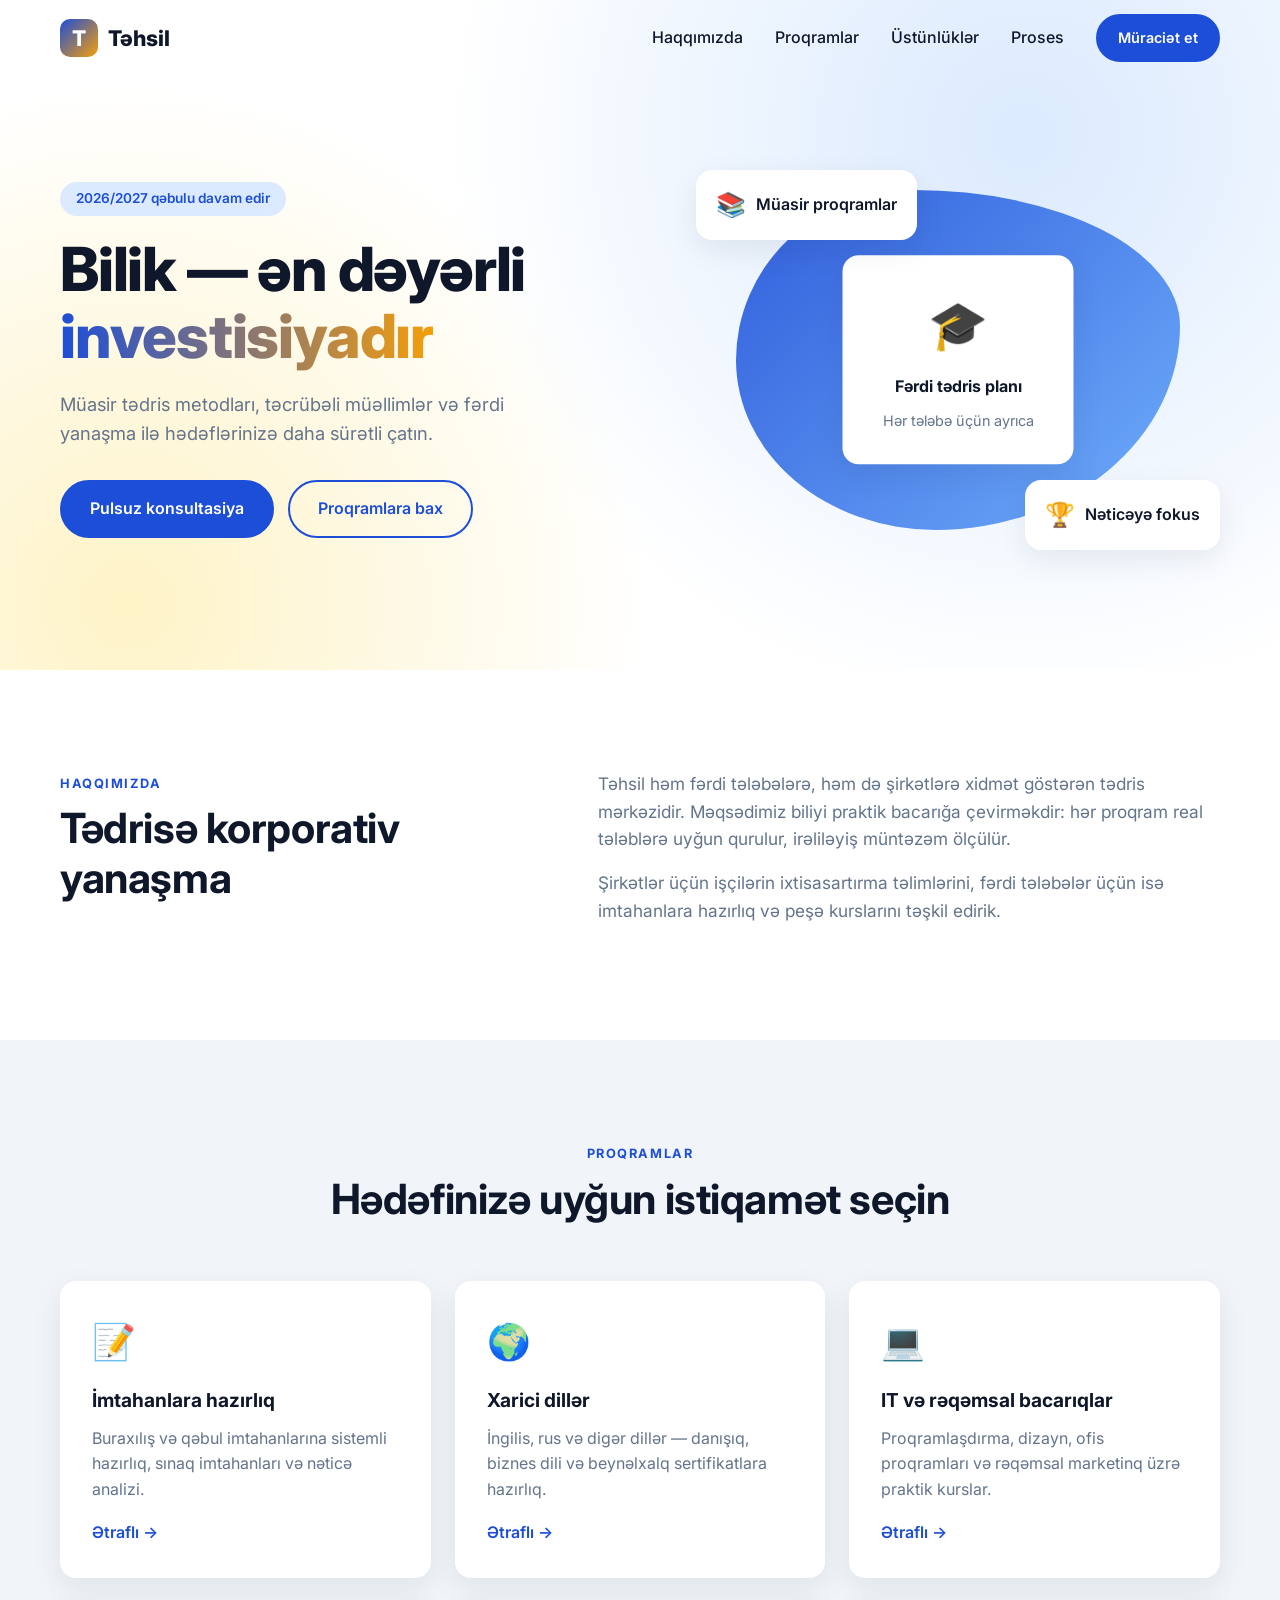
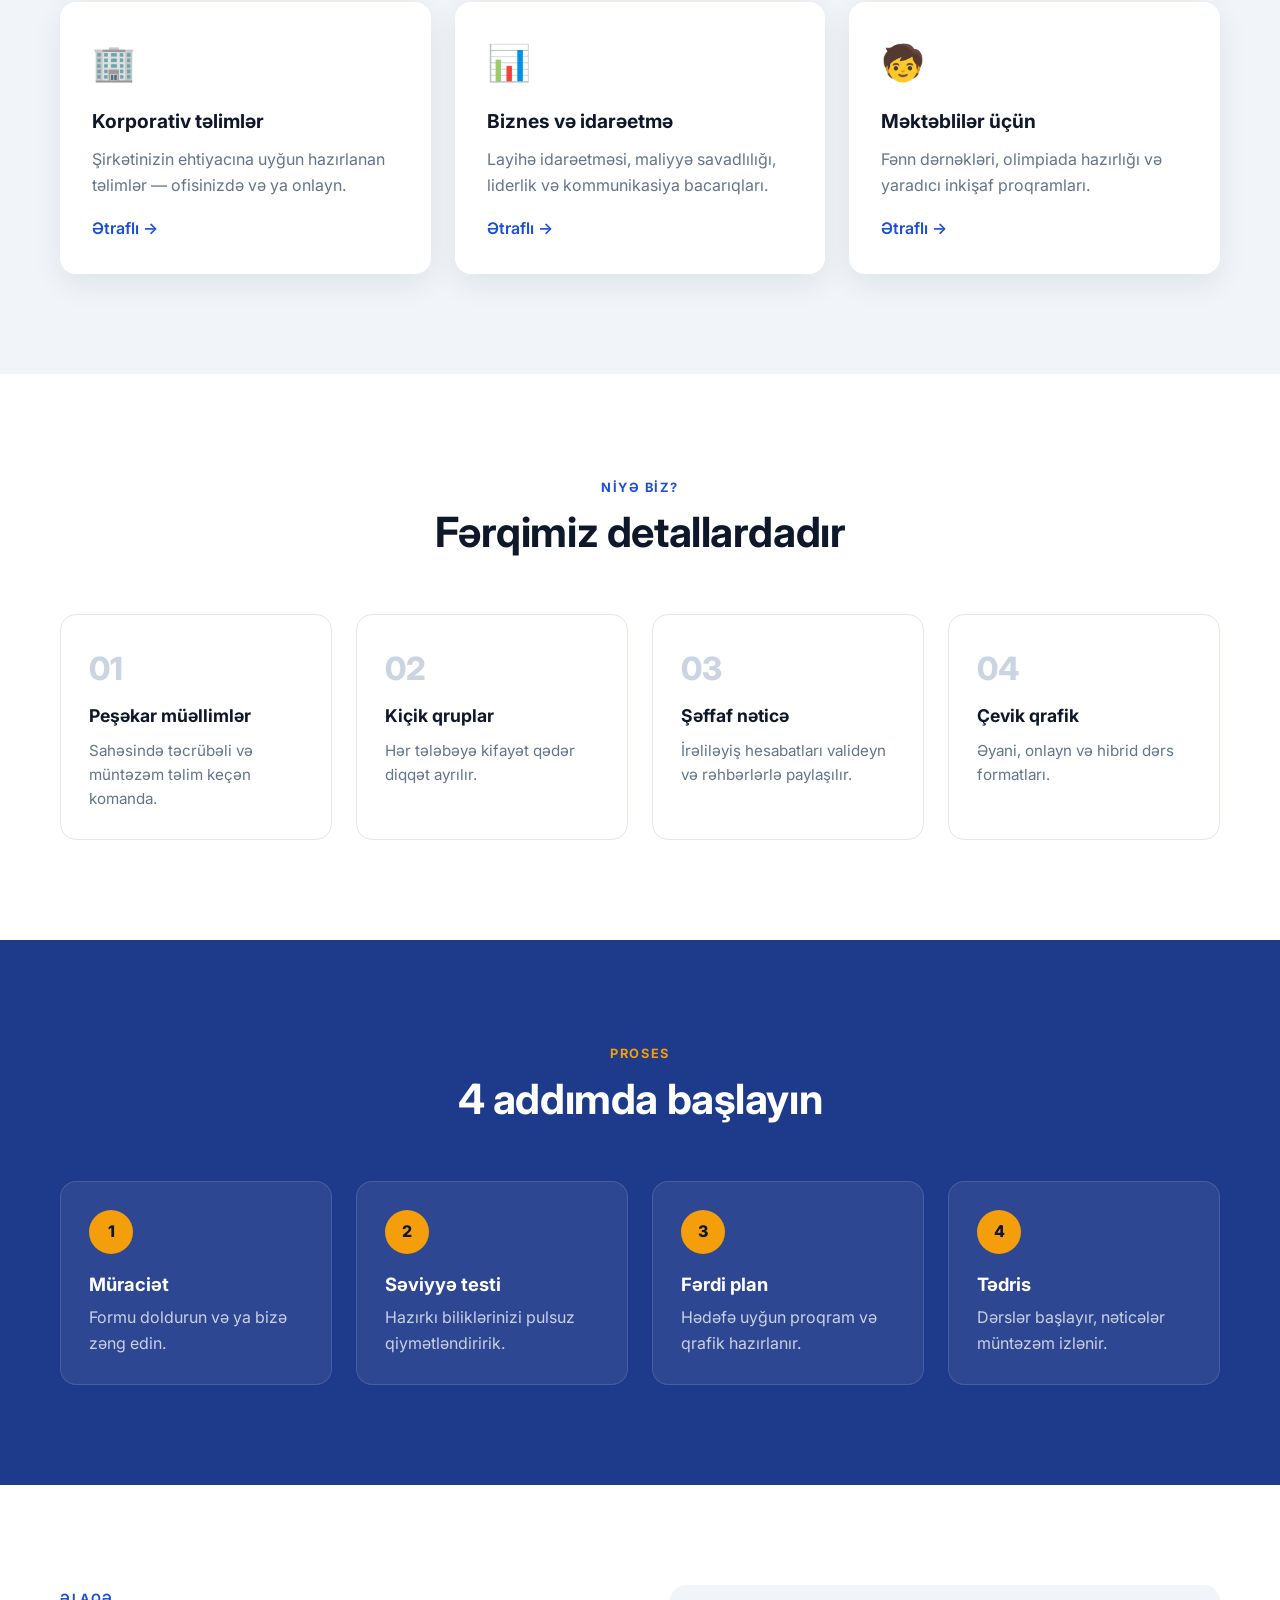
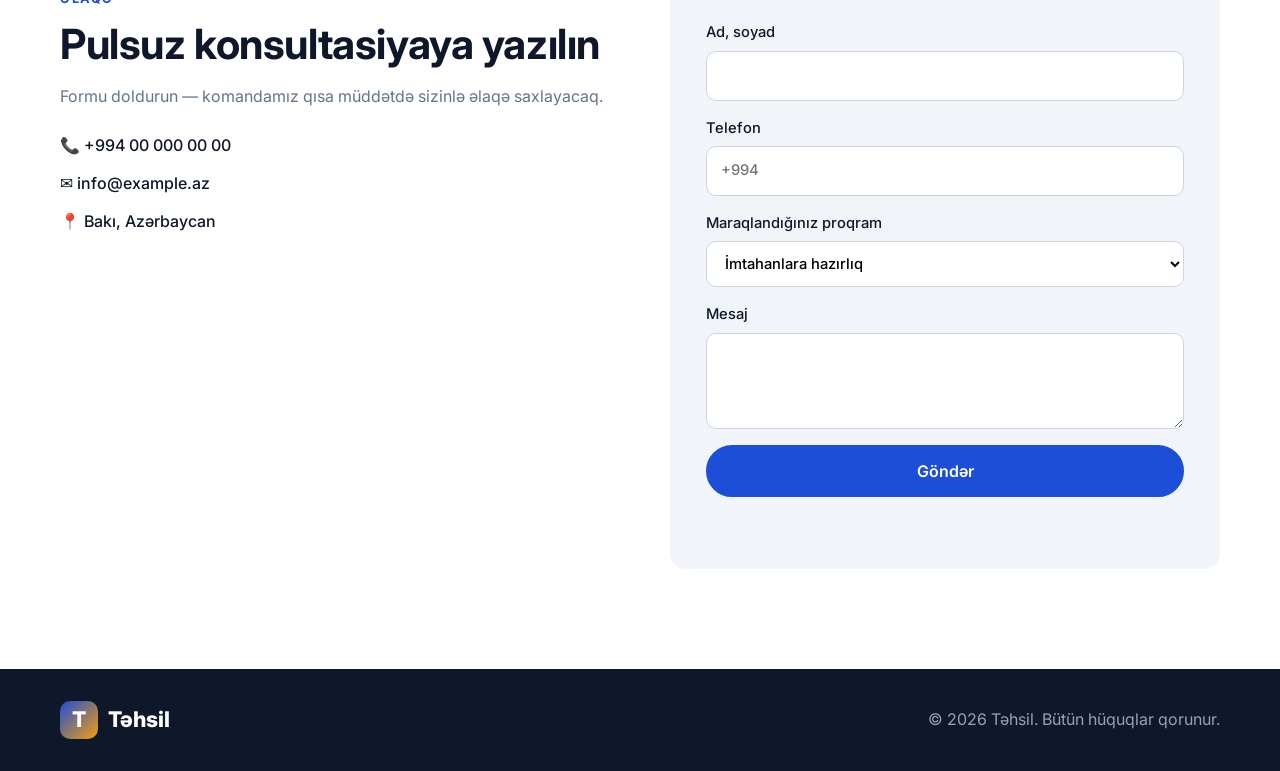
==== index.html @ 4ded4262 "Təhsil korporativ saytının ilk versiyası Co-Authored-By: Claude Opus 5.5 <noreply@anthropic.com>" ====
<!DOCTYPE html>
<html lang="az">
<head>
  <meta charset="UTF-8">
  <meta name="viewport" content="width=device-width, initial-scale=1.0">
  <title>Təhsil — Gələcəyə investisiya</title>
  <meta name="description" content="Təhsil — müasir proqramlar, peşəkar müəllimlər və nəticəyə yönəlmiş tədris.">
  <link rel="preconnect" href="https://fonts.googleapis.com">
  <link rel="preconnect" href="https://fonts.gstatic.com" crossorigin>
  <link href="https://fonts.googleapis.com/css2?family=Inter:wght@400;500;600;700;800&display=swap" rel="stylesheet">
  <link rel="stylesheet" href="styles.css">
</head>
<body>

  <!-- Header -->
  <header class="header" id="header">
    <div class="container header__inner">
      <a href="#" class="logo"><span class="logo__mark">T</span>Təhsil</a>
      <nav class="nav" id="nav">
        <a href="#haqqimizda">Haqqımızda</a>
        <a href="#proqramlar">Proqramlar</a>
        <a href="#ustunlukler">Üstünlüklər</a>
        <a href="#proses">Proses</a>
        <a href="#elaqe" class="btn btn--sm">Müraciət et</a>
      </nav>
      <button class="burger" id="burger" aria-label="Menyu"><span></span><span></span><span></span></button>
    </div>
  </header>

  <!-- Hero -->
  <section class="hero">
    <div class="container hero__inner">
      <div class="hero__text reveal">
        <span class="badge">2026/2027 qəbulu davam edir</span>
        <h1>Bilik — ən dəyərli <span class="accent">investisiyadır</span></h1>
        <p>Müasir tədris metodları, təcrübəli müəllimlər və fərdi yanaşma ilə hədəflərinizə daha sürətli çatın.</p>
        <div class="hero__actions">
          <a href="#elaqe" class="btn">Pulsuz konsultasiya</a>
          <a href="#proqramlar" class="btn btn--ghost">Proqramlara bax</a>
        </div>
      </div>
      <div class="hero__visual reveal">
        <div class="hero__card hero__card--main">
          <div class="icon">🎓</div>
          <strong>Fərdi tədris planı</strong>
          <span>Hər tələbə üçün ayrıca</span>
        </div>
        <div class="hero__card hero__card--a"><div class="icon">📚</div>Müasir proqramlar</div>
        <div class="hero__card hero__card--b"><div class="icon">🏆</div>Nəticəyə fokus</div>
        <div class="blob"></div>
      </div>
    </div>
  </section>

  <!-- About -->
  <section class="section" id="haqqimizda">
    <div class="container about">
      <div class="reveal">
        <span class="eyebrow">Haqqımızda</span>
        <h2>Tədrisə korporativ yanaşma</h2>
      </div>
      <div class="reveal">
        <p>Təhsil həm fərdi tələbələrə, həm də şirkətlərə xidmət göstərən tədris mərkəzidir. Məqsədimiz biliyi praktik bacarığa çevirməkdir: hər proqram real tələblərə uyğun qurulur, irəliləyiş müntəzəm ölçülür.</p>
        <p>Şirkətlər üçün işçilərin ixtisasartırma təlimlərini, fərdi tələbələr üçün isə imtahanlara hazırlıq və peşə kurslarını təşkil edirik.</p>
      </div>
    </div>
  </section>

  <!-- Programs -->
  <section class="section section--alt" id="proqramlar">
    <div class="container">
      <div class="section__head reveal">
        <span class="eyebrow">Proqramlar</span>
        <h2>Hədəfinizə uyğun istiqamət seçin</h2>
      </div>
      <div class="grid grid--3">
        <article class="card reveal">
          <div class="card__icon">📝</div>
          <h3>İmtahanlara hazırlıq</h3>
          <p>Buraxılış və qəbul imtahanlarına sistemli hazırlıq, sınaq imtahanları və nəticə analizi.</p>
          <a href="#elaqe" class="card__link">Ətraflı →</a>
        </article>
        <article class="card reveal">
          <div class="card__icon">🌍</div>
          <h3>Xarici dillər</h3>
          <p>İngilis, rus və digər dillər — danışıq, biznes dili və beynəlxalq sertifikatlara hazırlıq.</p>
          <a href="#elaqe" class="card__link">Ətraflı →</a>
        </article>
        <article class="card reveal">
          <div class="card__icon">💻</div>
          <h3>IT və rəqəmsal bacarıqlar</h3>
          <p>Proqramlaşdırma, dizayn, ofis proqramları və rəqəmsal marketinq üzrə praktik kurslar.</p>
          <a href="#elaqe" class="card__link">Ətraflı →</a>
        </article>
        <article class="card reveal">
          <div class="card__icon">🏢</div>
          <h3>Korporativ təlimlər</h3>
          <p>Şirkətinizin ehtiyacına uyğun hazırlanan təlimlər — ofisinizdə və ya onlayn.</p>
          <a href="#elaqe" class="card__link">Ətraflı →</a>
        </article>
        <article class="card reveal">
          <div class="card__icon">📊</div>
          <h3>Biznes və idarəetmə</h3>
          <p>Layihə idarəetməsi, maliyyə savadlılığı, liderlik və kommunikasiya bacarıqları.</p>
          <a href="#elaqe" class="card__link">Ətraflı →</a>
        </article>
        <article class="card reveal">
          <div class="card__icon">🧒</div>
          <h3>Məktəblilər üçün</h3>
          <p>Fənn dərnəkləri, olimpiada hazırlığı və yaradıcı inkişaf proqramları.</p>
          <a href="#elaqe" class="card__link">Ətraflı →</a>
        </article>
      </div>
    </div>
  </section>

  <!-- Advantages -->
  <section class="section" id="ustunlukler">
    <div class="container">
      <div class="section__head reveal">
        <span class="eyebrow">Niyə biz?</span>
        <h2>Fərqimiz detallardadır</h2>
      </div>
      <div class="grid grid--4">
        <div class="feature reveal"><span>01</span><h4>Peşəkar müəllimlər</h4><p>Sahəsində təcrübəli və müntəzəm təlim keçən komanda.</p></div>
        <div class="feature reveal"><span>02</span><h4>Kiçik qruplar</h4><p>Hər tələbəyə kifayət qədər diqqət ayrılır.</p></div>
        <div class="feature reveal"><span>03</span><h4>Şəffaf nəticə</h4><p>İrəliləyiş hesabatları valideyn və rəhbərlərlə paylaşılır.</p></div>
        <div class="feature reveal"><span>04</span><h4>Çevik qrafik</h4><p>Əyani, onlayn və hibrid dərs formatları.</p></div>
      </div>
    </div>
  </section>

  <!-- Process -->
  <section class="section section--dark" id="proses">
    <div class="container">
      <div class="section__head reveal">
        <span class="eyebrow">Proses</span>
        <h2>4 addımda başlayın</h2>
      </div>
      <ol class="steps">
        <li class="reveal"><strong>Müraciət</strong><p>Formu doldurun və ya bizə zəng edin.</p></li>
        <li class="reveal"><strong>Səviyyə testi</strong><p>Hazırkı biliklərinizi pulsuz qiymətləndiririk.</p></li>
        <li class="reveal"><strong>Fərdi plan</strong><p>Hədəfə uyğun proqram və qrafik hazırlanır.</p></li>
        <li class="reveal"><strong>Tədris</strong><p>Dərslər başlayır, nəticələr müntəzəm izlənir.</p></li>
      </ol>
    </div>
  </section>

  <!-- Contact -->
  <section class="section" id="elaqe">
    <div class="container contact">
      <div class="reveal">
        <span class="eyebrow">Əlaqə</span>
        <h2>Pulsuz konsultasiyaya yazılın</h2>
        <p>Formu doldurun — komandamız qısa müddətdə sizinlə əlaqə saxlayacaq.</p>
        <ul class="contact__list">
          <li>📞 <a href="tel:+994000000000">+994 00 000 00 00</a></li>
          <li>✉️ <a href="mailto:info@example.az">info@example.az</a></li>
          <li>📍 Bakı, Azərbaycan</li>
        </ul>
      </div>
      <form class="form reveal" id="form">
        <label>Ad, soyad<input type="text" name="name" required></label>
        <label>Telefon<input type="tel" name="phone" required placeholder="+994"></label>
        <label>Maraqlandığınız proqram
          <select name="program">
            <option>İmtahanlara hazırlıq</option>
            <option>Xarici dillər</option>
            <option>IT və rəqəmsal bacarıqlar</option>
            <option>Korporativ təlimlər</option>
            <option>Biznes və idarəetmə</option>
            <option>Məktəblilər üçün</option>
          </select>
        </label>
        <label>Mesaj<textarea name="message" rows="3"></textarea></label>
        <button type="submit" class="btn btn--full">Göndər</button>
        <p class="form__note" id="formNote"></p>
      </form>
    </div>
  </section>

  <footer class="footer">
    <div class="container footer__inner">
      <a href="#" class="logo"><span class="logo__mark">T</span>Təhsil</a>
      <p>© <span id="year"></span> Təhsil. Bütün hüquqlar qorunur.</p>
    </div>
  </footer>

  <script src="script.js"></script>
</body>
</html>
---- styles.css ----
:root {
  --primary: #1d4ed8;
  --primary-dark: #1e3a8a;
  --accent: #f59e0b;
  --text: #0f172a;
  --muted: #64748b;
  --bg: #ffffff;
  --bg-alt: #f1f5f9;
  --radius: 16px;
  --shadow: 0 10px 30px rgba(15, 23, 42, .08);
}

* { margin: 0; padding: 0; box-sizing: border-box; }
html { scroll-behavior: smooth; }
body { font-family: 'Inter', system-ui, sans-serif; color: var(--text); background: var(--bg); line-height: 1.6; }
a { color: inherit; text-decoration: none; }
.container { width: min(1160px, 92%); margin: 0 auto; }

/* Buttons */
.btn { display: inline-block; background: var(--primary); color: #fff; padding: 14px 28px; border-radius: 999px; font-weight: 600; border: 2px solid var(--primary); cursor: pointer; transition: .25s; font-size: 1rem; font-family: inherit; }
.btn:hover { background: var(--primary-dark); border-color: var(--primary-dark); transform: translateY(-2px); }
.btn--ghost { background: transparent; color: var(--primary); }
.btn--ghost:hover { background: var(--primary); color: #fff; }
.btn--sm { padding: 10px 20px; font-size: .9rem; }
.btn--full { width: 100%; }

/* Header */
.header { position: fixed; inset: 0 0 auto; z-index: 50; transition: .3s; }
.header.scrolled { background: rgba(255,255,255,.92); backdrop-filter: blur(10px); box-shadow: 0 2px 20px rgba(0,0,0,.06); }
.header__inner { display: flex; align-items: center; justify-content: space-between; height: 76px; }
.logo { display: flex; align-items: center; gap: 10px; font-weight: 800; font-size: 1.35rem; }
.logo__mark { display: grid; place-items: center; width: 38px; height: 38px; border-radius: 10px; background: linear-gradient(135deg, var(--primary), var(--accent)); color: #fff; }
.nav { display: flex; align-items: center; gap: 32px; font-weight: 500; }
.nav a:not(.btn):hover { color: var(--primary); }
.burger { display: none; background: none; border: 0; cursor: pointer; }
.burger span { display: block; width: 26px; height: 2px; background: var(--text); margin: 6px 0; transition: .3s; }

/* Hero */
.hero { padding: 150px 0 100px; background: radial-gradient(circle at 80% 20%, #dbeafe 0, transparent 50%), radial-gradient(circle at 10% 90%, #fef3c7 0, transparent 40%); }
.hero__inner { display: grid; grid-template-columns: 1.1fr 1fr; gap: 60px; align-items: center; }
.badge { display: inline-block; background: #dbeafe; color: var(--primary); padding: 6px 16px; border-radius: 999px; font-size: .85rem; font-weight: 600; margin-bottom: 20px; }
.hero h1 { font-size: clamp(2.3rem, 5vw, 3.8rem); line-height: 1.1; font-weight: 800; letter-spacing: -.02em; margin-bottom: 20px; }
.accent { background: linear-gradient(90deg, var(--primary), var(--accent)); -webkit-background-clip: text; background-clip: text; color: transparent; }
.hero p { font-size: 1.15rem; color: var(--muted); max-width: 520px; margin-bottom: 32px; }
.hero__actions { display: flex; gap: 14px; flex-wrap: wrap; }
.hero__visual { position: relative; height: 420px; }
.blob { position: absolute; inset: 40px; background: linear-gradient(135deg, var(--primary), #60a5fa); border-radius: 40% 60% 55% 45% / 50% 40% 60% 50%; animation: morph 10s ease-in-out infinite; opacity: .9; }
.hero__card { position: absolute; z-index: 2; background: #fff; border-radius: var(--radius); box-shadow: var(--shadow); padding: 16px 20px; display: flex; align-items: center; gap: 10px; font-weight: 600; animation: float 5s ease-in-out infinite; }
.hero__card .icon { font-size: 1.5rem; }
.hero__card--main { flex-direction: column; text-align: center; top: 50%; left: 50%; transform: translate(-50%, -50%); padding: 32px 40px; animation: none; }
.hero__card--main .icon { font-size: 3rem; }
.hero__card--main span { color: var(--muted); font-weight: 400; font-size: .9rem; }
.hero__card--a { top: 20px; left: 0; }
.hero__card--b { bottom: 20px; right: 0; animation-delay: -2.5s; }
@keyframes float { 50% { transform: translateY(-14px); } }
@keyframes morph { 50% { border-radius: 60% 40% 45% 55% / 40% 60% 40% 60%; } }

/* Sections */
.section { padding: 100px 0; }
.section--alt { background: var(--bg-alt); }
.section--dark { background: var(--primary-dark); color: #fff; }
.section__head { text-align: center; max-width: 640px; margin: 0 auto 56px; }
.eyebrow { display: inline-block; color: var(--primary); font-weight: 700; text-transform: uppercase; letter-spacing: .12em; font-size: .8rem; margin-bottom: 10px; }
.section--dark .eyebrow { color: var(--accent); }
h2 { font-size: clamp(1.8rem, 3.5vw, 2.6rem); line-height: 1.2; letter-spacing: -.01em; }

.about { display: grid; grid-template-columns: 1fr 1.3fr; gap: 60px; }
.about p { color: var(--muted); font-size: 1.08rem; margin-bottom: 16px; }

.grid { display: grid; gap: 24px; }
.grid--3 { grid-template-columns: repeat(3, 1fr); }
.grid--4 { grid-template-columns: repeat(4, 1fr); }

.card { background: #fff; padding: 32px; border-radius: var(--radius); box-shadow: var(--shadow); transition: .3s; }
.card:hover { transform: translateY(-6px); box-shadow: 0 20px 40px rgba(29, 78, 216, .15); }
.card__icon { font-size: 2.2rem; margin-bottom: 16px; }
.card h3 { margin-bottom: 10px; font-size: 1.2rem; }
.card p { color: var(--muted); margin-bottom: 18px; }
.card__link { color: var(--primary); font-weight: 600; }

.feature { padding: 28px; border: 1px solid #e2e8f0; border-radius: var(--radius); transition: .3s; }
.feature:hover { border-color: var(--primary); }
.feature span { font-size: 2rem; font-weight: 800; color: #cbd5e1; }
.feature h4 { margin: 8px 0; font-size: 1.1rem; }
.feature p { color: var(--muted); font-size: .95rem; }

.steps { list-style: none; display: grid; grid-template-columns: repeat(4, 1fr); gap: 24px; counter-reset: step; }
.steps li { counter-increment: step; background: rgba(255,255,255,.07); border: 1px solid rgba(255,255,255,.12); padding: 28px; border-radius: var(--radius); }
.steps li::before { content: counter(step); display: grid; place-items: center; width: 44px; height: 44px; border-radius: 50%; background: var(--accent); color: var(--text); font-weight: 800; margin-bottom: 16px; }
.steps strong { font-size: 1.15rem; }
.steps p { opacity: .75; margin-top: 6px; }

.contact { display: grid; grid-template-columns: 1fr 1fr; gap: 60px; align-items: start; }
.contact > div > p { color: var(--muted); margin: 14px 0 24px; }
.contact__list { list-style: none; display: grid; gap: 12px; font-weight: 500; }
.contact__list a:hover { color: var(--primary); }
.form { background: var(--bg-alt); padding: 36px; border-radius: var(--radius); display: grid; gap: 16px; }
.form label { display: grid; gap: 6px; font-weight: 500; font-size: .92rem; }
.form input, .form select, .form textarea { font: inherit; padding: 12px 14px; border: 1px solid #cbd5e1; border-radius: 10px; background: #fff; }
.form input:focus, .form select:focus, .form textarea:focus { outline: 2px solid var(--primary); border-color: transparent; }
.form__note { text-align: center; color: #15803d; font-weight: 600; min-height: 1.2em; }

.footer { background: var(--text); color: #94a3b8; padding: 32px 0; }
.footer__inner { display: flex; justify-content: space-between; align-items: center; }
.footer .logo { color: #fff; }

/* Reveal animation */
.reveal { opacity: 0; transform: translateY(30px); transition: opacity .7s ease, transform .7s ease; }
.reveal.visible { opacity: 1; transform: none; }

/* Responsive */
@media (max-width: 960px) {
  .hero__inner, .about, .contact { grid-template-columns: 1fr; }
  .hero__visual { height: 340px; }
  .grid--3 { grid-template-columns: repeat(2, 1fr); }
  .grid--4, .steps { grid-template-columns: repeat(2, 1fr); }
}
@media (max-width: 760px) {
  .burger { display: block; }
  .nav { position: fixed; inset: 76px 0 auto; background: #fff; flex-direction: column; padding: 24px; gap: 18px; box-shadow: 0 10px 20px rgba(0,0,0,.08); transform: translateY(-150%); transition: .35s; }
  .nav.open { transform: none; }
  .header { background: rgba(255,255,255,.95); }
  .grid--3, .grid--4, .steps { grid-template-columns: 1fr; }
  .section { padding: 72px 0; }
  .footer__inner { flex-direction: column; gap: 12px; text-align: center; }
}
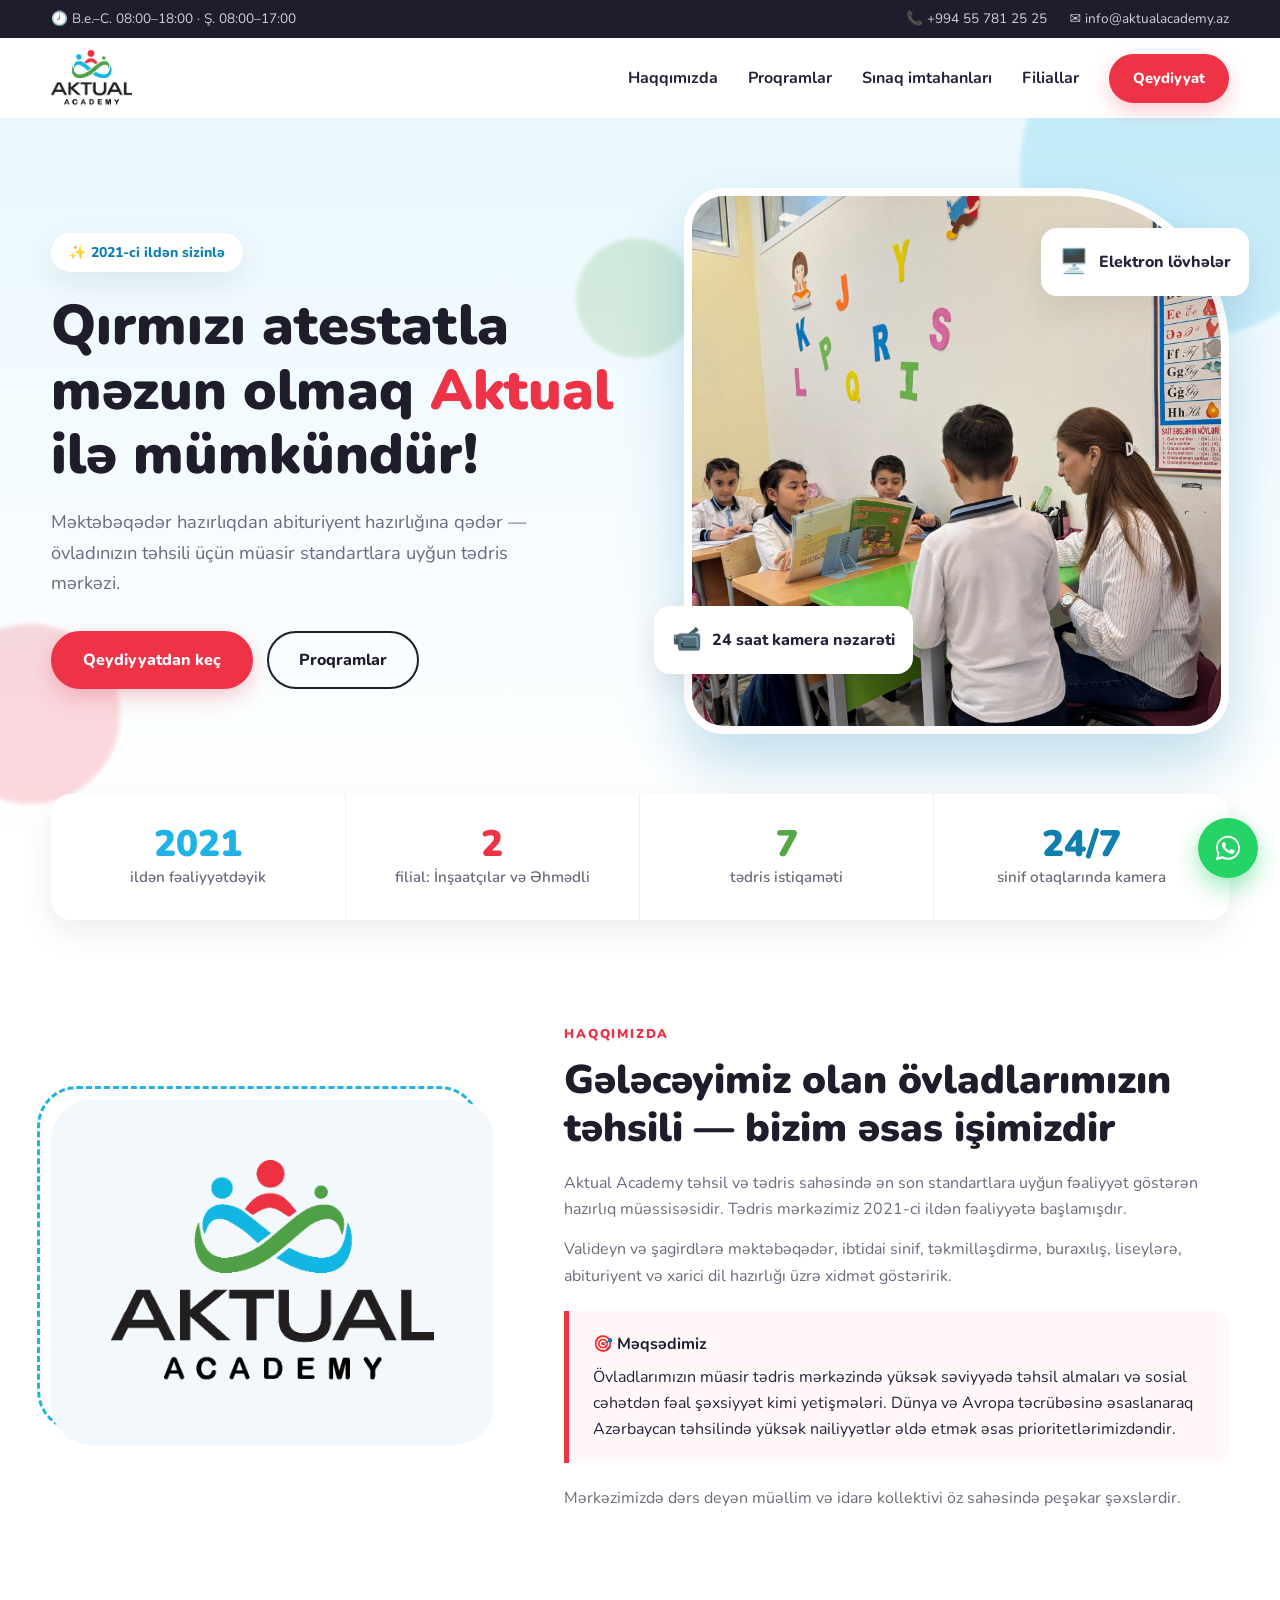
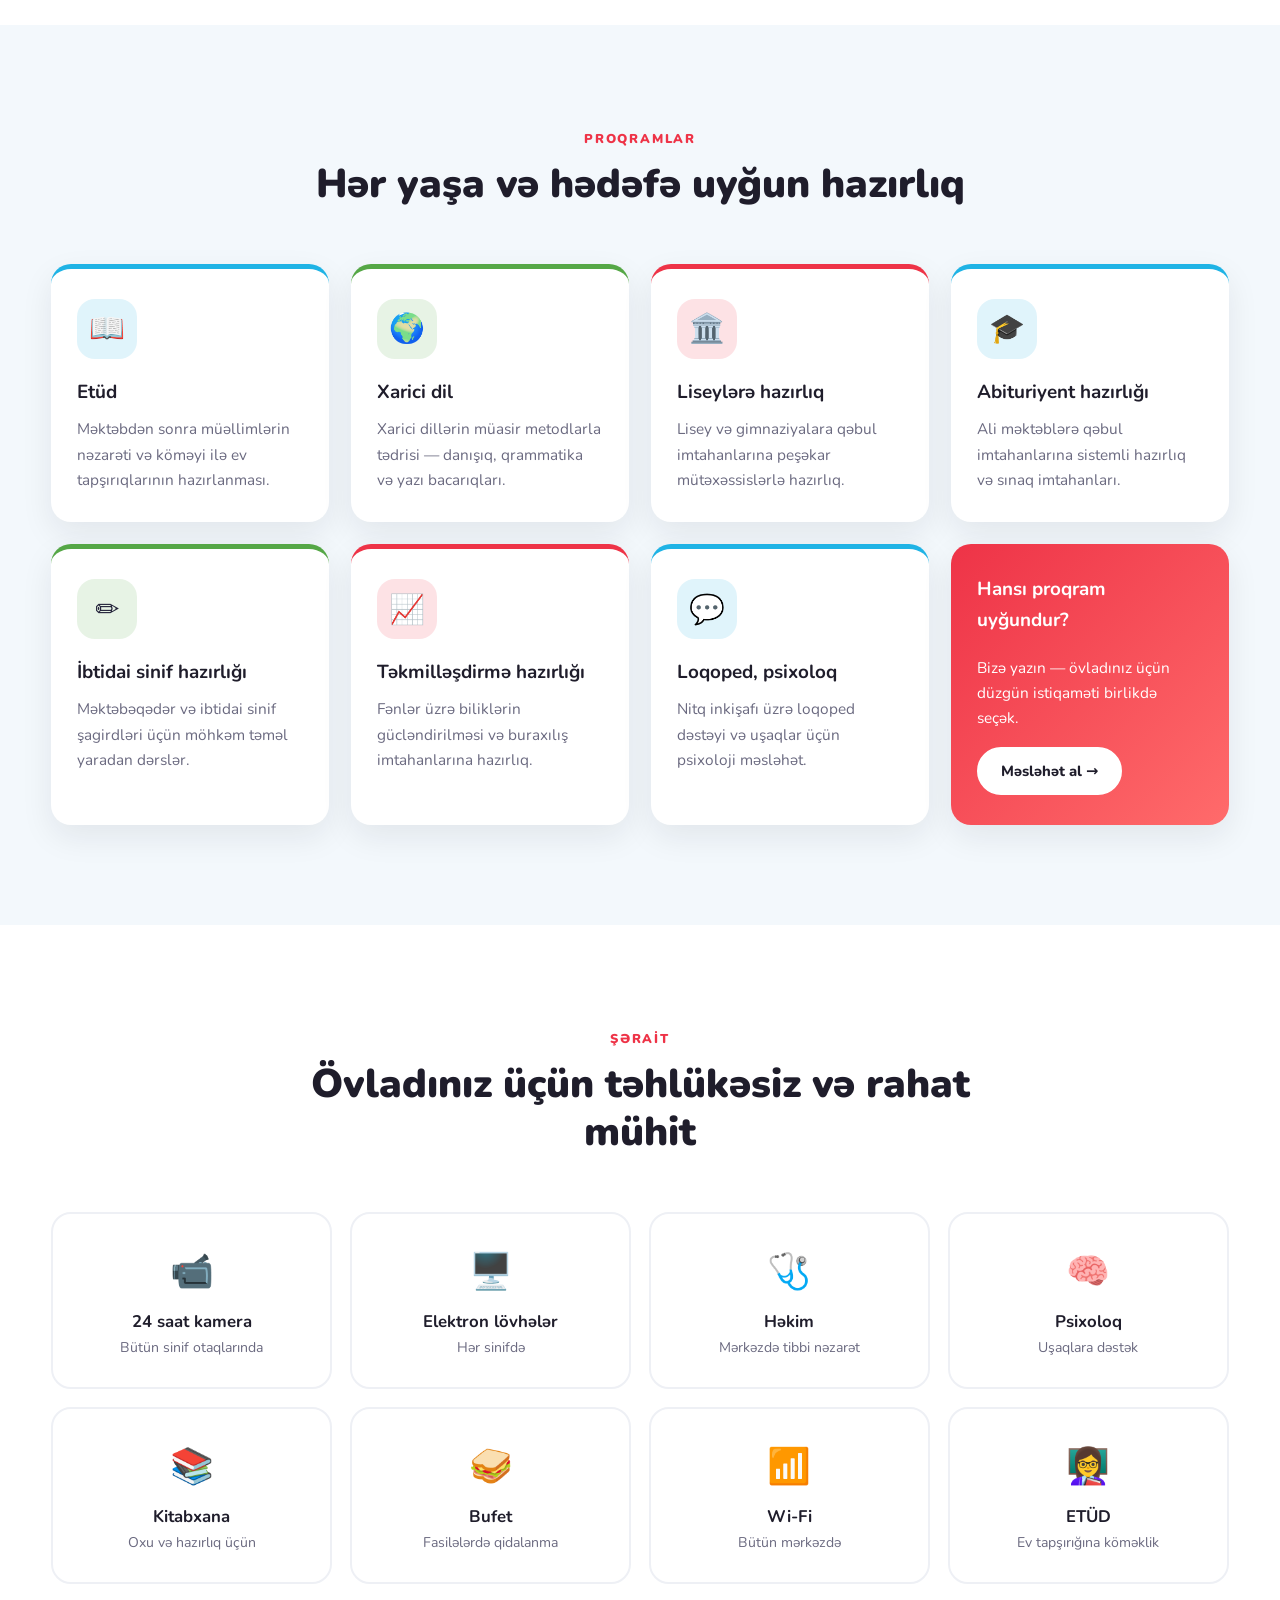
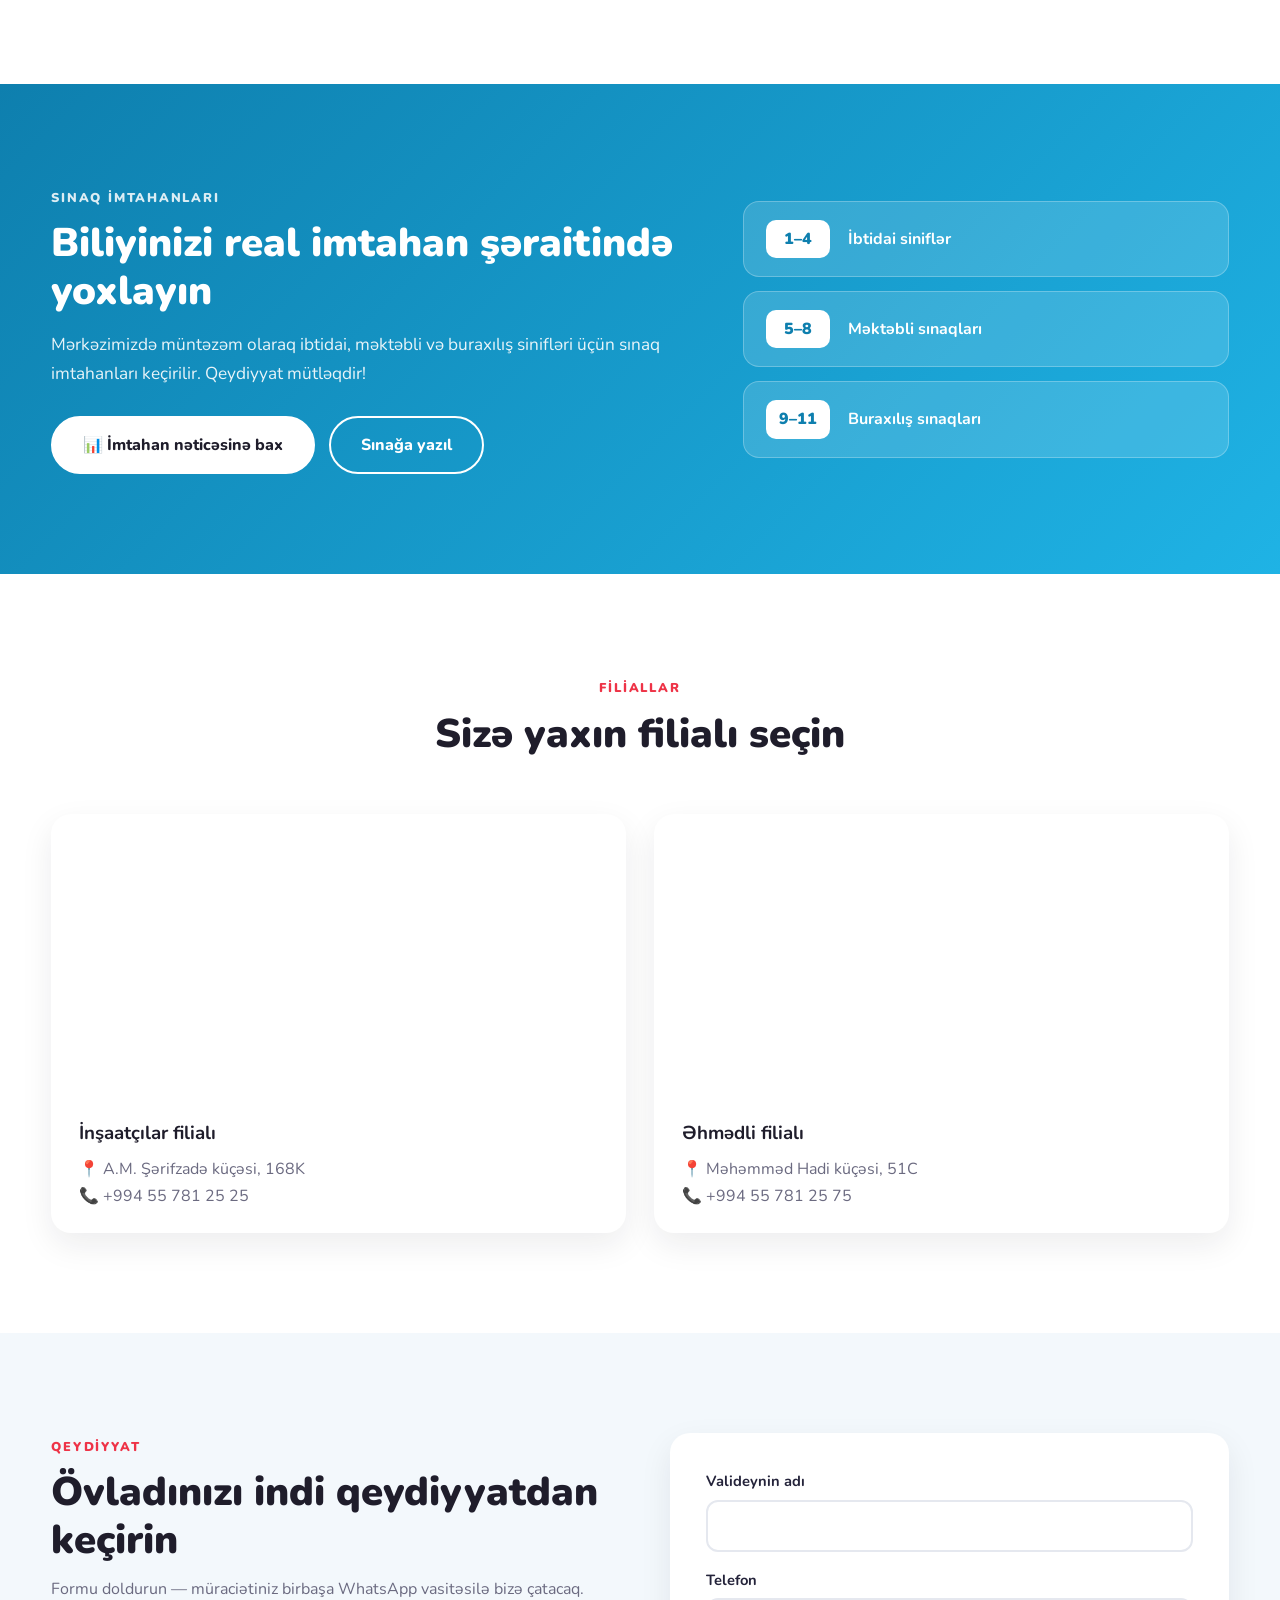
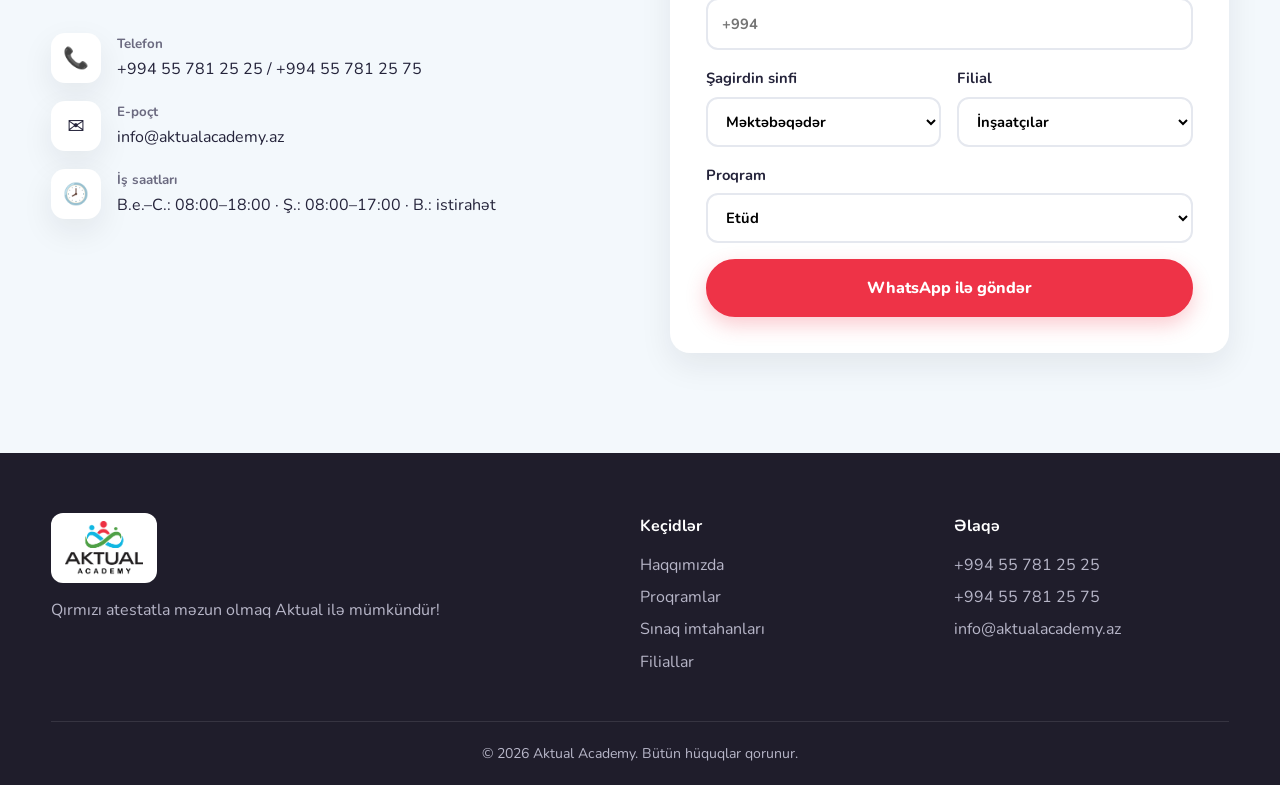
==== commit 9ee43e50: "Aktual Academy saytının yeni dizaynı Mövcud aktualacademy.az məlumatları əsasında: proqramlar, şərai" ====
--- a/index.html
+++ b/index.html
@@ -3,25 +3,37 @@
 <head>
   <meta charset="UTF-8">
   <meta name="viewport" content="width=device-width, initial-scale=1.0">
-  <title>Təhsil — Gələcəyə investisiya</title>
-  <meta name="description" content="Təhsil — müasir proqramlar, peşəkar müəllimlər və nəticəyə yönəlmiş tədris.">
+  <title>Aktual Academy — Müasir tədris mərkəzi | Bakı</title>
+  <meta name="description" content="Aktual Academy — 2021-ci ildən fəaliyyət göstərən tədris mərkəzi. Etüd, xarici dil, liseylərə və abituriyent hazırlığı, loqoped və psixoloq xidməti. İnşaatçılar və Əhmədli filialları.">
+  <link rel="icon" href="assets/logo.png">
   <link rel="preconnect" href="https://fonts.googleapis.com">
   <link rel="preconnect" href="https://fonts.gstatic.com" crossorigin>
-  <link href="https://fonts.googleapis.com/css2?family=Inter:wght@400;500;600;700;800&display=swap" rel="stylesheet">
+  <link href="https://fonts.googleapis.com/css2?family=Nunito:wght@400;600;700;800;900&display=swap" rel="stylesheet">
   <link rel="stylesheet" href="styles.css">
 </head>
 <body>
 
+  <!-- Top bar -->
+  <div class="topbar">
+    <div class="container topbar__inner">
+      <span>🕗 B.e.–C. 08:00–18:00 · Ş. 08:00–17:00</span>
+      <span class="topbar__right">
+        <a href="tel:+994557812525">📞 +994 55 781 25 25</a>
+        <a href="mailto:info@aktualacademy.az">✉️ info@aktualacademy.az</a>
+      </span>
+    </div>
+  </div>
+
   <!-- Header -->
   <header class="header" id="header">
     <div class="container header__inner">
-      <a href="#" class="logo"><span class="logo__mark">T</span>Təhsil</a>
+      <a href="#" class="logo"><img src="assets/logo.png" alt="Aktual Academy"></a>
       <nav class="nav" id="nav">
         <a href="#haqqimizda">Haqqımızda</a>
         <a href="#proqramlar">Proqramlar</a>
-        <a href="#ustunlukler">Üstünlüklər</a>
-        <a href="#proses">Proses</a>
-        <a href="#elaqe" class="btn btn--sm">Müraciət et</a>
+        <a href="#sinaq">Sınaq imtahanları</a>
+        <a href="#filiallar">Filiallar</a>
+        <a href="#qeydiyyat" class="btn btn--sm">Qeydiyyat</a>
       </nav>
       <button class="burger" id="burger" aria-label="Menyu"><span></span><span></span><span></span></button>
     </div>
@@ -29,39 +41,53 @@
 
   <!-- Hero -->
   <section class="hero">
+    <div class="shape shape--1"></div>
+    <div class="shape shape--2"></div>
+    <div class="shape shape--3"></div>
     <div class="container hero__inner">
       <div class="hero__text reveal">
-        <span class="badge">2026/2027 qəbulu davam edir</span>
-        <h1>Bilik — ən dəyərli <span class="accent">investisiyadır</span></h1>
-        <p>Müasir tədris metodları, təcrübəli müəllimlər və fərdi yanaşma ilə hədəflərinizə daha sürətli çatın.</p>
+        <span class="badge">✨ 2021-ci ildən sizinlə</span>
+        <h1>Qırmızı atestatla məzun olmaq <span class="hl">Aktual</span> ilə mümkündür!</h1>
+        <p>Məktəbəqədər hazırlıqdan abituriyent hazırlığına qədər — övladınızın təhsili üçün müasir standartlara uyğun tədris mərkəzi.</p>
         <div class="hero__actions">
-          <a href="#elaqe" class="btn">Pulsuz konsultasiya</a>
-          <a href="#proqramlar" class="btn btn--ghost">Proqramlara bax</a>
-        </div>
-      </div>
-      <div class="hero__visual reveal">
-        <div class="hero__card hero__card--main">
-          <div class="icon">🎓</div>
-          <strong>Fərdi tədris planı</strong>
-          <span>Hər tələbə üçün ayrıca</span>
-        </div>
-        <div class="hero__card hero__card--a"><div class="icon">📚</div>Müasir proqramlar</div>
-        <div class="hero__card hero__card--b"><div class="icon">🏆</div>Nəticəyə fokus</div>
-        <div class="blob"></div>
-      </div>
+          <a href="#qeydiyyat" class="btn">Qeydiyyatdan keç</a>
+          <a href="#proqramlar" class="btn btn--ghost">Proqramlar</a>
+        </div>
+      </div>
+      <div class="hero__media reveal">
+        <div class="hero__photo"><img src="assets/etud.jpg" alt="Aktual Academy-də dərs prosesi"></div>
+        <div class="float-card float-card--a"><b>📹</b><span>24 saat kamera nəzarəti</span></div>
+        <div class="float-card float-card--b"><b>🖥️</b><span>Elektron lövhələr</span></div>
+      </div>
+    </div>
+  </section>
+
+  <!-- Facts strip -->
+  <section class="facts">
+    <div class="container facts__grid">
+      <div class="fact reveal"><strong>2021</strong><span>ildən fəaliyyətdəyik</span></div>
+      <div class="fact reveal"><strong>2</strong><span>filial: İnşaatçılar və Əhmədli</span></div>
+      <div class="fact reveal"><strong>7</strong><span>tədris istiqaməti</span></div>
+      <div class="fact reveal"><strong>24/7</strong><span>sinif otaqlarında kamera</span></div>
     </div>
   </section>
 
   <!-- About -->
   <section class="section" id="haqqimizda">
     <div class="container about">
+      <div class="about__img reveal">
+        <img src="assets/logo.png" alt="Aktual Academy loqosu">
+      </div>
       <div class="reveal">
         <span class="eyebrow">Haqqımızda</span>
-        <h2>Tədrisə korporativ yanaşma</h2>
-      </div>
-      <div class="reveal">
-        <p>Təhsil həm fərdi tələbələrə, həm də şirkətlərə xidmət göstərən tədris mərkəzidir. Məqsədimiz biliyi praktik bacarığa çevirməkdir: hər proqram real tələblərə uyğun qurulur, irəliləyiş müntəzəm ölçülür.</p>
-        <p>Şirkətlər üçün işçilərin ixtisasartırma təlimlərini, fərdi tələbələr üçün isə imtahanlara hazırlıq və peşə kurslarını təşkil edirik.</p>
+        <h2>Gələcəyimiz olan övladlarımızın təhsili — bizim əsas işimizdir</h2>
+        <p>Aktual Academy təhsil və tədris sahəsində ən son standartlara uyğun fəaliyyət göstərən hazırlıq müəssisəsidir. Tədris mərkəzimiz 2021-ci ildən fəaliyyətə başlamışdır.</p>
+        <p>Valideyn və şagirdlərə məktəbəqədər, ibtidai sinif, təkmilləşdirmə, buraxılış, liseylərə, abituriyent və xarici dil hazırlığı üzrə xidmət göstəririk.</p>
+        <div class="mission">
+          <h4>🎯 Məqsədimiz</h4>
+          <p>Övladlarımızın müasir tədris mərkəzində yüksək səviyyədə təhsil almaları və sosial cəhətdən fəal şəxsiyyət kimi yetişmələri. Dünya və Avropa təcrübəsinə əsaslanaraq Azərbaycan təhsilində yüksək nailiyyətlər əldə etmək əsas prioritetlərimizdəndir.</p>
+        </div>
+        <p class="muted">Mərkəzimizdə dərs deyən müəllim və idarə kollektivi öz sahəsində peşəkar şəxslərdir.</p>
       </div>
     </div>
   </section>
@@ -71,120 +97,197 @@
     <div class="container">
       <div class="section__head reveal">
         <span class="eyebrow">Proqramlar</span>
-        <h2>Hədəfinizə uyğun istiqamət seçin</h2>
-      </div>
-      <div class="grid grid--3">
-        <article class="card reveal">
-          <div class="card__icon">📝</div>
-          <h3>İmtahanlara hazırlıq</h3>
-          <p>Buraxılış və qəbul imtahanlarına sistemli hazırlıq, sınaq imtahanları və nəticə analizi.</p>
-          <a href="#elaqe" class="card__link">Ətraflı →</a>
-        </article>
-        <article class="card reveal">
-          <div class="card__icon">🌍</div>
-          <h3>Xarici dillər</h3>
-          <p>İngilis, rus və digər dillər — danışıq, biznes dili və beynəlxalq sertifikatlara hazırlıq.</p>
-          <a href="#elaqe" class="card__link">Ətraflı →</a>
-        </article>
-        <article class="card reveal">
-          <div class="card__icon">💻</div>
-          <h3>IT və rəqəmsal bacarıqlar</h3>
-          <p>Proqramlaşdırma, dizayn, ofis proqramları və rəqəmsal marketinq üzrə praktik kurslar.</p>
-          <a href="#elaqe" class="card__link">Ətraflı →</a>
-        </article>
-        <article class="card reveal">
-          <div class="card__icon">🏢</div>
-          <h3>Korporativ təlimlər</h3>
-          <p>Şirkətinizin ehtiyacına uyğun hazırlanan təlimlər — ofisinizdə və ya onlayn.</p>
-          <a href="#elaqe" class="card__link">Ətraflı →</a>
-        </article>
-        <article class="card reveal">
-          <div class="card__icon">📊</div>
-          <h3>Biznes və idarəetmə</h3>
-          <p>Layihə idarəetməsi, maliyyə savadlılığı, liderlik və kommunikasiya bacarıqları.</p>
-          <a href="#elaqe" class="card__link">Ətraflı →</a>
-        </article>
-        <article class="card reveal">
-          <div class="card__icon">🧒</div>
-          <h3>Məktəblilər üçün</h3>
-          <p>Fənn dərnəkləri, olimpiada hazırlığı və yaradıcı inkişaf proqramları.</p>
-          <a href="#elaqe" class="card__link">Ətraflı →</a>
-        </article>
-      </div>
-    </div>
-  </section>
-
-  <!-- Advantages -->
-  <section class="section" id="ustunlukler">
+        <h2>Hər yaşa və hədəfə uyğun hazırlıq</h2>
+      </div>
+      <div class="programs">
+        <article class="program reveal" style="--c: var(--blue)">
+          <div class="program__icon">📖</div>
+          <h3>Etüd</h3>
+          <p>Məktəbdən sonra müəllimlərin nəzarəti və köməyi ilə ev tapşırıqlarının hazırlanması.</p>
+        </article>
+        <article class="program reveal" style="--c: var(--green)">
+          <div class="program__icon">🌍</div>
+          <h3>Xarici dil</h3>
+          <p>Xarici dillərin müasir metodlarla tədrisi — danışıq, qrammatika və yazı bacarıqları.</p>
+        </article>
+        <article class="program reveal" style="--c: var(--red)">
+          <div class="program__icon">🏛️</div>
+          <h3>Liseylərə hazırlıq</h3>
+          <p>Lisey və gimnaziyalara qəbul imtahanlarına peşəkar mütəxəssislərlə hazırlıq.</p>
+        </article>
+        <article class="program reveal" style="--c: var(--blue)">
+          <div class="program__icon">🎓</div>
+          <h3>Abituriyent hazırlığı</h3>
+          <p>Ali məktəblərə qəbul imtahanlarına sistemli hazırlıq və sınaq imtahanları.</p>
+        </article>
+        <article class="program reveal" style="--c: var(--green)">
+          <div class="program__icon">✏️</div>
+          <h3>İbtidai sinif hazırlığı</h3>
+          <p>Məktəbəqədər və ibtidai sinif şagirdləri üçün möhkəm təməl yaradan dərslər.</p>
+        </article>
+        <article class="program reveal" style="--c: var(--red)">
+          <div class="program__icon">📈</div>
+          <h3>Təkmilləşdirmə hazırlığı</h3>
+          <p>Fənlər üzrə biliklərin gücləndirilməsi və buraxılış imtahanlarına hazırlıq.</p>
+        </article>
+        <article class="program reveal" style="--c: var(--blue)">
+          <div class="program__icon">💬</div>
+          <h3>Loqoped, psixoloq</h3>
+          <p>Nitq inkişafı üzrə loqoped dəstəyi və uşaqlar üçün psixoloji məsləhət.</p>
+        </article>
+        <a href="#qeydiyyat" class="program program--cta reveal">
+          <h3>Hansı proqram uyğundur?</h3>
+          <p>Bizə yazın — övladınız üçün düzgün istiqaməti birlikdə seçək.</p>
+          <span class="btn btn--white btn--sm">Məsləhət al →</span>
+        </a>
+      </div>
+    </div>
+  </section>
+
+  <!-- Facilities -->
+  <section class="section" id="sərait">
     <div class="container">
       <div class="section__head reveal">
-        <span class="eyebrow">Niyə biz?</span>
-        <h2>Fərqimiz detallardadır</h2>
-      </div>
-      <div class="grid grid--4">
-        <div class="feature reveal"><span>01</span><h4>Peşəkar müəllimlər</h4><p>Sahəsində təcrübəli və müntəzəm təlim keçən komanda.</p></div>
-        <div class="feature reveal"><span>02</span><h4>Kiçik qruplar</h4><p>Hər tələbəyə kifayət qədər diqqət ayrılır.</p></div>
-        <div class="feature reveal"><span>03</span><h4>Şəffaf nəticə</h4><p>İrəliləyiş hesabatları valideyn və rəhbərlərlə paylaşılır.</p></div>
-        <div class="feature reveal"><span>04</span><h4>Çevik qrafik</h4><p>Əyani, onlayn və hibrid dərs formatları.</p></div>
-      </div>
-    </div>
-  </section>
-
-  <!-- Process -->
-  <section class="section section--dark" id="proses">
+        <span class="eyebrow">Şərait</span>
+        <h2>Övladınız üçün təhlükəsiz və rahat mühit</h2>
+      </div>
+      <div class="facilities">
+        <div class="facility reveal"><span>📹</span><b>24 saat kamera</b><small>Bütün sinif otaqlarında</small></div>
+        <div class="facility reveal"><span>🖥️</span><b>Elektron lövhələr</b><small>Hər sinifdə</small></div>
+        <div class="facility reveal"><span>🩺</span><b>Həkim</b><small>Mərkəzdə tibbi nəzarət</small></div>
+        <div class="facility reveal"><span>🧠</span><b>Psixoloq</b><small>Uşaqlara dəstək</small></div>
+        <div class="facility reveal"><span>📚</span><b>Kitabxana</b><small>Oxu və hazırlıq üçün</small></div>
+        <div class="facility reveal"><span>🥪</span><b>Bufet</b><small>Fasilələrdə qidalanma</small></div>
+        <div class="facility reveal"><span>📶</span><b>Wi-Fi</b><small>Bütün mərkəzdə</small></div>
+        <div class="facility reveal"><span>👩‍🏫</span><b>ETÜD</b><small>Ev tapşırığına köməklik</small></div>
+      </div>
+    </div>
+  </section>
+
+  <!-- Mock exams -->
+  <section class="section section--dark" id="sinaq">
+    <div class="container sinaq">
+      <div class="reveal">
+        <span class="eyebrow">Sınaq imtahanları</span>
+        <h2>Biliyinizi real imtahan şəraitində yoxlayın</h2>
+        <p>Mərkəzimizdə müntəzəm olaraq ibtidai, məktəbli və buraxılış sinifləri üçün sınaq imtahanları keçirilir. Qeydiyyat mütləqdir!</p>
+        <div class="sinaq__actions">
+          <a href="https://sinaqnetice.com/index.php?menu=resultMAN&opt=participant" target="_blank" rel="noopener" class="btn btn--white">📊 İmtahan nəticəsinə bax</a>
+          <a href="#qeydiyyat" class="btn btn--outline-white">Sınağa yazıl</a>
+        </div>
+      </div>
+      <ul class="sinaq__list reveal">
+        <li><b>1–4</b><span>İbtidai siniflər</span></li>
+        <li><b>5–8</b><span>Məktəbli sınaqları</span></li>
+        <li><b>9–11</b><span>Buraxılış sınaqları</span></li>
+      </ul>
+    </div>
+  </section>
+
+  <!-- Branches -->
+  <section class="section" id="filiallar">
     <div class="container">
       <div class="section__head reveal">
-        <span class="eyebrow">Proses</span>
-        <h2>4 addımda başlayın</h2>
-      </div>
-      <ol class="steps">
-        <li class="reveal"><strong>Müraciət</strong><p>Formu doldurun və ya bizə zəng edin.</p></li>
-        <li class="reveal"><strong>Səviyyə testi</strong><p>Hazırkı biliklərinizi pulsuz qiymətləndiririk.</p></li>
-        <li class="reveal"><strong>Fərdi plan</strong><p>Hədəfə uyğun proqram və qrafik hazırlanır.</p></li>
-        <li class="reveal"><strong>Tədris</strong><p>Dərslər başlayır, nəticələr müntəzəm izlənir.</p></li>
-      </ol>
-    </div>
-  </section>
-
-  <!-- Contact -->
-  <section class="section" id="elaqe">
+        <span class="eyebrow">Filiallar</span>
+        <h2>Sizə yaxın filialı seçin</h2>
+      </div>
+      <div class="branches">
+        <div class="branch reveal">
+          <iframe loading="lazy" title="İnşaatçılar filialı xəritəsi" src="https://maps.google.com/maps?q=A.M.+%C5%9E%C9%99rifzad%C9%99+k%C3%BC%C3%A7%C9%99si+168K,+Bak%C4%B1&output=embed"></iframe>
+          <div class="branch__info">
+            <h3>İnşaatçılar filialı</h3>
+            <p>📍 A.M. Şərifzadə küçəsi, 168K</p>
+            <p>📞 <a href="tel:+994557812525">+994 55 781 25 25</a></p>
+          </div>
+        </div>
+        <div class="branch reveal">
+          <iframe loading="lazy" title="Əhmədli filialı xəritəsi" src="https://maps.google.com/maps?q=M%C9%99h%C9%99mm%C9%99d+Hadi+51C,+%C6%8Fhm%C9%99dli,+Bak%C4%B1&output=embed"></iframe>
+          <div class="branch__info">
+            <h3>Əhmədli filialı</h3>
+            <p>📍 Məhəmməd Hadi küçəsi, 51C</p>
+            <p>📞 <a href="tel:+994557812575">+994 55 781 25 75</a></p>
+          </div>
+        </div>
+      </div>
+    </div>
+  </section>
+
+  <!-- Registration -->
+  <section class="section section--alt" id="qeydiyyat">
     <div class="container contact">
       <div class="reveal">
-        <span class="eyebrow">Əlaqə</span>
-        <h2>Pulsuz konsultasiyaya yazılın</h2>
-        <p>Formu doldurun — komandamız qısa müddətdə sizinlə əlaqə saxlayacaq.</p>
+        <span class="eyebrow">Qeydiyyat</span>
+        <h2>Övladınızı indi qeydiyyatdan keçirin</h2>
+        <p class="muted">Formu doldurun — müraciətiniz birbaşa WhatsApp vasitəsilə bizə çatacaq.</p>
         <ul class="contact__list">
-          <li>📞 <a href="tel:+994000000000">+994 00 000 00 00</a></li>
-          <li>✉️ <a href="mailto:info@example.az">info@example.az</a></li>
-          <li>📍 Bakı, Azərbaycan</li>
+          <li><span>📞</span><div><small>Telefon</small><a href="tel:+994557812525">+994 55 781 25 25</a> / <a href="tel:+994557812575">+994 55 781 25 75</a></div></li>
+          <li><span>✉️</span><div><small>E-poçt</small><a href="mailto:info@aktualacademy.az">info@aktualacademy.az</a></div></li>
+          <li><span>🕗</span><div><small>İş saatları</small>B.e.–C.: 08:00–18:00 · Ş.: 08:00–17:00 · B.: istirahət</div></li>
         </ul>
       </div>
       <form class="form reveal" id="form">
-        <label>Ad, soyad<input type="text" name="name" required></label>
+        <label>Valideynin adı<input type="text" name="parent" required></label>
         <label>Telefon<input type="tel" name="phone" required placeholder="+994"></label>
-        <label>Maraqlandığınız proqram
+        <div class="form__row">
+          <label>Şagirdin sinfi
+            <select name="grade">
+              <option>Məktəbəqədər</option>
+              <option>1</option><option>2</option><option>3</option><option>4</option>
+              <option>5</option><option>6</option><option>7</option><option>8</option>
+              <option>9</option><option>10</option><option>11</option>
+              <option>Məzun</option>
+            </select>
+          </label>
+          <label>Filial
+            <select name="branch">
+              <option>İnşaatçılar</option>
+              <option>Əhmədli</option>
+            </select>
+          </label>
+        </div>
+        <label>Proqram
           <select name="program">
-            <option>İmtahanlara hazırlıq</option>
-            <option>Xarici dillər</option>
-            <option>IT və rəqəmsal bacarıqlar</option>
-            <option>Korporativ təlimlər</option>
-            <option>Biznes və idarəetmə</option>
-            <option>Məktəblilər üçün</option>
+            <option>Etüd</option>
+            <option>Xarici dil</option>
+            <option>Liseylərə hazırlıq</option>
+            <option>Abituriyent hazırlığı</option>
+            <option>İbtidai sinif hazırlığı</option>
+            <option>Təkmilləşdirmə hazırlığı</option>
+            <option>Loqoped, psixoloq</option>
+            <option>Sınaq imtahanı</option>
           </select>
         </label>
-        <label>Mesaj<textarea name="message" rows="3"></textarea></label>
-        <button type="submit" class="btn btn--full">Göndər</button>
-        <p class="form__note" id="formNote"></p>
+        <button type="submit" class="btn btn--full">WhatsApp ilə göndər</button>
       </form>
     </div>
   </section>
 
   <footer class="footer">
     <div class="container footer__inner">
-      <a href="#" class="logo"><span class="logo__mark">T</span>Təhsil</a>
-      <p>© <span id="year"></span> Təhsil. Bütün hüquqlar qorunur.</p>
-    </div>
+      <div>
+        <img src="assets/logo.png" alt="Aktual Academy" class="footer__logo">
+        <p>Qırmızı atestatla məzun olmaq Aktual ilə mümkündür!</p>
+      </div>
+      <div>
+        <h5>Keçidlər</h5>
+        <a href="#haqqimizda">Haqqımızda</a>
+        <a href="#proqramlar">Proqramlar</a>
+        <a href="#sinaq">Sınaq imtahanları</a>
+        <a href="#filiallar">Filiallar</a>
+      </div>
+      <div>
+        <h5>Əlaqə</h5>
+        <a href="tel:+994557812525">+994 55 781 25 25</a>
+        <a href="tel:+994557812575">+994 55 781 25 75</a>
+        <a href="mailto:info@aktualacademy.az">info@aktualacademy.az</a>
+      </div>
+    </div>
+    <div class="container footer__bottom">© <span id="year"></span> Aktual Academy. Bütün hüquqlar qorunur.</div>
   </footer>
+
+  <a href="https://wa.me/994557812525?text=Salam" class="wa" target="_blank" rel="noopener" aria-label="WhatsApp">
+    <svg viewBox="0 0 32 32" width="30" height="30" fill="#fff"><path d="M16 3C9 3 3.3 8.7 3.3 15.7c0 2.2.6 4.4 1.7 6.3L3 29l7.2-1.9c1.8 1 3.9 1.5 5.9 1.5 7 0 12.7-5.7 12.7-12.7S23 3 16 3zm0 23.3c-1.9 0-3.8-.5-5.4-1.5l-.4-.2-4.3 1.1 1.1-4.2-.3-.4c-1.1-1.7-1.6-3.6-1.6-5.5C5.1 9.9 10 5.1 16 5.1s10.9 4.9 10.9 10.9S22 26.3 16 26.3zm6-8.2c-.3-.2-1.9-.9-2.2-1-.3-.1-.5-.2-.7.2-.2.3-.8 1-1 1.2-.2.2-.4.2-.7.1-.3-.2-1.4-.5-2.6-1.6-1-.9-1.6-1.9-1.8-2.2-.2-.3 0-.5.1-.7l.5-.6c.2-.2.2-.3.3-.5.1-.2 0-.4 0-.6l-1-2.4c-.3-.6-.5-.5-.7-.5h-.6c-.2 0-.6.1-.9.4-.3.3-1.2 1.1-1.2 2.8s1.2 3.2 1.4 3.5c.2.2 2.4 3.6 5.8 5 .8.4 1.4.6 1.9.7.8.3 1.5.2 2.1.1.6-.1 1.9-.8 2.2-1.5.3-.7.3-1.4.2-1.5-.1-.2-.3-.3-.6-.4z"/></svg>
+  </a>
 
   <script src="script.js"></script>
 </body>
--- a/styles.css
+++ b/styles.css
@@ -1,126 +1,195 @@
 :root {
-  --primary: #1d4ed8;
-  --primary-dark: #1e3a8a;
-  --accent: #f59e0b;
-  --text: #0f172a;
-  --muted: #64748b;
-  --bg: #ffffff;
-  --bg-alt: #f1f5f9;
-  --radius: 16px;
-  --shadow: 0 10px 30px rgba(15, 23, 42, .08);
+  --blue: #1fb3e5;
+  --blue-dark: #0e7fae;
+  --red: #ee3347;
+  --green: #55a746;
+  --dark: #1f1d2b;
+  --text: #24233a;
+  --muted: #6b6a80;
+  --bg-alt: #f3f8fc;
+  --radius: 20px;
+  --shadow: 0 12px 32px rgba(31, 29, 43, .08);
 }
 
 * { margin: 0; padding: 0; box-sizing: border-box; }
-html { scroll-behavior: smooth; }
-body { font-family: 'Inter', system-ui, sans-serif; color: var(--text); background: var(--bg); line-height: 1.6; }
+html { scroll-behavior: smooth; scroll-padding-top: 90px; }
+body { font-family: 'Nunito', system-ui, sans-serif; color: var(--text); line-height: 1.65; overflow-x: hidden; }
 a { color: inherit; text-decoration: none; }
-.container { width: min(1160px, 92%); margin: 0 auto; }
+img { max-width: 100%; display: block; }
+.container { width: min(1180px, 92%); margin: 0 auto; }
+.muted { color: var(--muted); }
 
 /* Buttons */
-.btn { display: inline-block; background: var(--primary); color: #fff; padding: 14px 28px; border-radius: 999px; font-weight: 600; border: 2px solid var(--primary); cursor: pointer; transition: .25s; font-size: 1rem; font-family: inherit; }
-.btn:hover { background: var(--primary-dark); border-color: var(--primary-dark); transform: translateY(-2px); }
-.btn--ghost { background: transparent; color: var(--primary); }
-.btn--ghost:hover { background: var(--primary); color: #fff; }
-.btn--sm { padding: 10px 20px; font-size: .9rem; }
+.btn { display: inline-block; background: var(--red); color: #fff; padding: 14px 30px; border-radius: 999px; font-weight: 800; border: 2px solid var(--red); cursor: pointer; transition: .25s; font: inherit; font-weight: 800; box-shadow: 0 8px 20px rgba(238, 51, 71, .25); }
+.btn:hover { transform: translateY(-2px); box-shadow: 0 12px 26px rgba(238, 51, 71, .35); }
+.btn--ghost { background: transparent; color: var(--dark); border-color: var(--dark); box-shadow: none; }
+.btn--ghost:hover { background: var(--dark); color: #fff; }
+.btn--white { background: #fff; color: var(--dark); border-color: #fff; box-shadow: none; }
+.btn--outline-white { background: transparent; color: #fff; border-color: #fff; box-shadow: none; }
+.btn--outline-white:hover { background: #fff; color: var(--dark); }
+.btn--sm { padding: 10px 22px; font-size: .92rem; }
 .btn--full { width: 100%; }
 
+/* Topbar */
+.topbar { background: var(--dark); color: #cfcfe0; font-size: .85rem; padding: 8px 0; }
+.topbar__inner { display: flex; justify-content: space-between; gap: 12px; flex-wrap: wrap; }
+.topbar__right { display: flex; gap: 22px; }
+.topbar a:hover { color: #fff; }
+
 /* Header */
-.header { position: fixed; inset: 0 0 auto; z-index: 50; transition: .3s; }
-.header.scrolled { background: rgba(255,255,255,.92); backdrop-filter: blur(10px); box-shadow: 0 2px 20px rgba(0,0,0,.06); }
-.header__inner { display: flex; align-items: center; justify-content: space-between; height: 76px; }
-.logo { display: flex; align-items: center; gap: 10px; font-weight: 800; font-size: 1.35rem; }
-.logo__mark { display: grid; place-items: center; width: 38px; height: 38px; border-radius: 10px; background: linear-gradient(135deg, var(--primary), var(--accent)); color: #fff; }
-.nav { display: flex; align-items: center; gap: 32px; font-weight: 500; }
-.nav a:not(.btn):hover { color: var(--primary); }
+.header { position: sticky; top: 0; z-index: 50; background: rgba(255,255,255,.95); backdrop-filter: blur(10px); transition: box-shadow .3s; }
+.header.scrolled { box-shadow: 0 4px 24px rgba(0,0,0,.07); }
+.header__inner { display: flex; align-items: center; justify-content: space-between; height: 80px; }
+.logo img { height: 56px; width: auto; }
+.nav { display: flex; align-items: center; gap: 30px; font-weight: 700; }
+.nav a:not(.btn) { position: relative; }
+.nav a:not(.btn)::after { content: ''; position: absolute; left: 0; bottom: -4px; width: 0; height: 3px; border-radius: 3px; background: var(--blue); transition: .25s; }
+.nav a:not(.btn):hover::after { width: 100%; }
 .burger { display: none; background: none; border: 0; cursor: pointer; }
-.burger span { display: block; width: 26px; height: 2px; background: var(--text); margin: 6px 0; transition: .3s; }
+.burger span { display: block; width: 26px; height: 3px; border-radius: 3px; background: var(--dark); margin: 5px 0; }
 
 /* Hero */
-.hero { padding: 150px 0 100px; background: radial-gradient(circle at 80% 20%, #dbeafe 0, transparent 50%), radial-gradient(circle at 10% 90%, #fef3c7 0, transparent 40%); }
-.hero__inner { display: grid; grid-template-columns: 1.1fr 1fr; gap: 60px; align-items: center; }
-.badge { display: inline-block; background: #dbeafe; color: var(--primary); padding: 6px 16px; border-radius: 999px; font-size: .85rem; font-weight: 600; margin-bottom: 20px; }
-.hero h1 { font-size: clamp(2.3rem, 5vw, 3.8rem); line-height: 1.1; font-weight: 800; letter-spacing: -.02em; margin-bottom: 20px; }
-.accent { background: linear-gradient(90deg, var(--primary), var(--accent)); -webkit-background-clip: text; background-clip: text; color: transparent; }
+.hero { position: relative; padding: 70px 0 110px; overflow: hidden; background: linear-gradient(180deg, #eaf8fe 0%, #fff 100%); }
+.shape { position: absolute; border-radius: 50%; filter: blur(2px); opacity: .18; }
+.shape--1 { width: 340px; height: 340px; background: var(--blue); top: -120px; right: -80px; }
+.shape--2 { width: 180px; height: 180px; background: var(--red); bottom: 40px; left: -60px; }
+.shape--3 { width: 120px; height: 120px; background: var(--green); top: 120px; left: 45%; }
+.hero__inner { position: relative; display: grid; grid-template-columns: 1.05fr 1fr; gap: 60px; align-items: center; }
+.badge { display: inline-block; background: #fff; color: var(--blue-dark); padding: 8px 18px; border-radius: 999px; font-weight: 800; font-size: .88rem; box-shadow: var(--shadow); margin-bottom: 22px; }
+.hero h1 { font-size: clamp(2.1rem, 4.6vw, 3.5rem); line-height: 1.15; font-weight: 900; margin-bottom: 20px; color: var(--dark); }
+.hl { color: var(--red); position: relative; white-space: nowrap; }
+.hl::after { content: ''; position: absolute; left: 0; right: 0; bottom: 4px; height: 12px; background: rgba(31, 179, 229, .3); z-index: -1; border-radius: 6px; }
 .hero p { font-size: 1.15rem; color: var(--muted); max-width: 520px; margin-bottom: 32px; }
 .hero__actions { display: flex; gap: 14px; flex-wrap: wrap; }
-.hero__visual { position: relative; height: 420px; }
-.blob { position: absolute; inset: 40px; background: linear-gradient(135deg, var(--primary), #60a5fa); border-radius: 40% 60% 55% 45% / 50% 40% 60% 50%; animation: morph 10s ease-in-out infinite; opacity: .9; }
-.hero__card { position: absolute; z-index: 2; background: #fff; border-radius: var(--radius); box-shadow: var(--shadow); padding: 16px 20px; display: flex; align-items: center; gap: 10px; font-weight: 600; animation: float 5s ease-in-out infinite; }
-.hero__card .icon { font-size: 1.5rem; }
-.hero__card--main { flex-direction: column; text-align: center; top: 50%; left: 50%; transform: translate(-50%, -50%); padding: 32px 40px; animation: none; }
-.hero__card--main .icon { font-size: 3rem; }
-.hero__card--main span { color: var(--muted); font-weight: 400; font-size: .9rem; }
-.hero__card--a { top: 20px; left: 0; }
-.hero__card--b { bottom: 20px; right: 0; animation-delay: -2.5s; }
-@keyframes float { 50% { transform: translateY(-14px); } }
-@keyframes morph { 50% { border-radius: 60% 40% 45% 55% / 40% 60% 40% 60%; } }
+.hero__media { position: relative; }
+.hero__photo { border-radius: 40px 160px 40px 40px; overflow: hidden; box-shadow: 0 30px 60px rgba(14, 127, 174, .25); border: 8px solid #fff; aspect-ratio: 1 / 1; }
+.hero__photo img { width: 100%; height: 100%; object-fit: cover; }
+.float-card { position: absolute; background: #fff; border-radius: 16px; padding: 14px 18px; display: flex; align-items: center; gap: 10px; font-weight: 800; box-shadow: var(--shadow); animation: float 5s ease-in-out infinite; }
+.float-card b { font-size: 1.5rem; }
+.float-card--a { left: -30px; bottom: 60px; }
+.float-card--b { right: -20px; top: 40px; animation-delay: -2.5s; }
+@keyframes float { 50% { transform: translateY(-12px); } }
+
+/* Facts */
+.facts { margin-top: -50px; position: relative; z-index: 2; }
+.facts__grid { display: grid; grid-template-columns: repeat(4, 1fr); background: #fff; border-radius: var(--radius); box-shadow: var(--shadow); overflow: hidden; }
+.fact { padding: 30px 24px; text-align: center; border-right: 1px solid #eef0f5; }
+.fact:last-child { border-right: 0; }
+.fact strong { display: block; font-size: 2.3rem; font-weight: 900; line-height: 1.1; }
+.fact:nth-child(1) strong { color: var(--blue); }
+.fact:nth-child(2) strong { color: var(--red); }
+.fact:nth-child(3) strong { color: var(--green); }
+.fact:nth-child(4) strong { color: var(--blue-dark); }
+.fact span { color: var(--muted); font-weight: 600; font-size: .95rem; }
 
 /* Sections */
 .section { padding: 100px 0; }
 .section--alt { background: var(--bg-alt); }
-.section--dark { background: var(--primary-dark); color: #fff; }
-.section__head { text-align: center; max-width: 640px; margin: 0 auto 56px; }
-.eyebrow { display: inline-block; color: var(--primary); font-weight: 700; text-transform: uppercase; letter-spacing: .12em; font-size: .8rem; margin-bottom: 10px; }
-.section--dark .eyebrow { color: var(--accent); }
-h2 { font-size: clamp(1.8rem, 3.5vw, 2.6rem); line-height: 1.2; letter-spacing: -.01em; }
+.section--dark { background: linear-gradient(135deg, var(--blue-dark), var(--blue)); color: #fff; }
+.section__head { text-align: center; max-width: 660px; margin: 0 auto 56px; }
+.eyebrow { display: inline-block; color: var(--red); font-weight: 900; text-transform: uppercase; letter-spacing: .14em; font-size: .8rem; margin-bottom: 10px; }
+.section--dark .eyebrow { color: #fff; opacity: .85; }
+h2 { font-size: clamp(1.8rem, 3.4vw, 2.5rem); line-height: 1.2; font-weight: 900; color: var(--dark); }
+.section--dark h2 { color: #fff; }
 
-.about { display: grid; grid-template-columns: 1fr 1.3fr; gap: 60px; }
-.about p { color: var(--muted); font-size: 1.08rem; margin-bottom: 16px; }
+/* About */
+.about { display: grid; grid-template-columns: .8fr 1.2fr; gap: 70px; align-items: center; }
+.about__img { background: var(--bg-alt); border-radius: 40px; padding: 60px; position: relative; }
+.about__img::before { content: ''; position: absolute; inset: -14px 14px 14px -14px; border: 3px dashed var(--blue); border-radius: 40px; z-index: -1; }
+.about h2 { margin-bottom: 18px; }
+.about p { margin-bottom: 14px; }
+.about > div > p:not(.muted) { color: var(--muted); }
+.mission { background: #fff7f8; border-left: 5px solid var(--red); padding: 20px 24px; border-radius: 0 16px 16px 0; margin: 22px 0; }
+.mission h4 { margin-bottom: 6px; color: var(--dark); }
+.mission p { color: var(--text); margin: 0; }
 
-.grid { display: grid; gap: 24px; }
-.grid--3 { grid-template-columns: repeat(3, 1fr); }
-.grid--4 { grid-template-columns: repeat(4, 1fr); }
+/* Programs */
+.programs { display: grid; grid-template-columns: repeat(4, 1fr); gap: 22px; }
+.program { background: #fff; padding: 30px 26px; border-radius: var(--radius); box-shadow: var(--shadow); border-top: 5px solid var(--c); transition: .3s; }
+.program:hover { transform: translateY(-8px); box-shadow: 0 22px 40px rgba(31, 29, 43, .12); }
+.program__icon { width: 60px; height: 60px; border-radius: 18px; display: grid; place-items: center; font-size: 1.8rem; background: color-mix(in srgb, var(--c) 14%, white); margin-bottom: 18px; }
+.program h3 { font-size: 1.18rem; margin-bottom: 8px; color: var(--dark); }
+.program p { color: var(--muted); font-size: .96rem; }
+.program--cta { background: linear-gradient(135deg, var(--red), #ff6b6b); color: #fff; border-top: 0; display: flex; flex-direction: column; justify-content: center; gap: 10px; }
+.program--cta h3, .program--cta p { color: #fff; }
+.program--cta .btn { align-self: flex-start; margin-top: 6px; }
 
-.card { background: #fff; padding: 32px; border-radius: var(--radius); box-shadow: var(--shadow); transition: .3s; }
-.card:hover { transform: translateY(-6px); box-shadow: 0 20px 40px rgba(29, 78, 216, .15); }
-.card__icon { font-size: 2.2rem; margin-bottom: 16px; }
-.card h3 { margin-bottom: 10px; font-size: 1.2rem; }
-.card p { color: var(--muted); margin-bottom: 18px; }
-.card__link { color: var(--primary); font-weight: 600; }
+/* Facilities */
+.facilities { display: grid; grid-template-columns: repeat(4, 1fr); gap: 18px; }
+.facility { display: flex; flex-direction: column; align-items: center; text-align: center; padding: 28px 16px; border-radius: var(--radius); border: 2px solid #eef0f5; transition: .3s; }
+.facility:hover { border-color: var(--green); background: #f6fbf4; }
+.facility span { font-size: 2.2rem; margin-bottom: 8px; }
+.facility b { color: var(--dark); font-size: 1.05rem; }
+.facility small { color: var(--muted); font-size: .88rem; }
 
-.feature { padding: 28px; border: 1px solid #e2e8f0; border-radius: var(--radius); transition: .3s; }
-.feature:hover { border-color: var(--primary); }
-.feature span { font-size: 2rem; font-weight: 800; color: #cbd5e1; }
-.feature h4 { margin: 8px 0; font-size: 1.1rem; }
-.feature p { color: var(--muted); font-size: .95rem; }
+/* Mock exams */
+.sinaq { display: grid; grid-template-columns: 1.3fr 1fr; gap: 60px; align-items: center; }
+.sinaq p { opacity: .9; margin: 16px 0 28px; font-size: 1.08rem; }
+.sinaq__actions { display: flex; gap: 14px; flex-wrap: wrap; }
+.sinaq__list { list-style: none; display: grid; gap: 14px; }
+.sinaq__list li { display: flex; align-items: center; gap: 18px; background: rgba(255,255,255,.14); border: 1px solid rgba(255,255,255,.25); padding: 18px 22px; border-radius: 16px; font-weight: 700; }
+.sinaq__list b { background: #fff; color: var(--blue-dark); min-width: 64px; text-align: center; padding: 6px 10px; border-radius: 10px; font-weight: 900; }
 
-.steps { list-style: none; display: grid; grid-template-columns: repeat(4, 1fr); gap: 24px; counter-reset: step; }
-.steps li { counter-increment: step; background: rgba(255,255,255,.07); border: 1px solid rgba(255,255,255,.12); padding: 28px; border-radius: var(--radius); }
-.steps li::before { content: counter(step); display: grid; place-items: center; width: 44px; height: 44px; border-radius: 50%; background: var(--accent); color: var(--text); font-weight: 800; margin-bottom: 16px; }
-.steps strong { font-size: 1.15rem; }
-.steps p { opacity: .75; margin-top: 6px; }
+/* Branches */
+.branches { display: grid; grid-template-columns: 1fr 1fr; gap: 28px; }
+.branch { background: #fff; border-radius: var(--radius); overflow: hidden; box-shadow: var(--shadow); }
+.branch iframe { width: 100%; height: 280px; border: 0; display: block; }
+.branch__info { padding: 24px 28px; }
+.branch__info h3 { color: var(--dark); margin-bottom: 8px; }
+.branch__info p { color: var(--muted); }
+.branch__info a:hover { color: var(--red); }
 
+/* Contact */
 .contact { display: grid; grid-template-columns: 1fr 1fr; gap: 60px; align-items: start; }
-.contact > div > p { color: var(--muted); margin: 14px 0 24px; }
-.contact__list { list-style: none; display: grid; gap: 12px; font-weight: 500; }
-.contact__list a:hover { color: var(--primary); }
-.form { background: var(--bg-alt); padding: 36px; border-radius: var(--radius); display: grid; gap: 16px; }
-.form label { display: grid; gap: 6px; font-weight: 500; font-size: .92rem; }
-.form input, .form select, .form textarea { font: inherit; padding: 12px 14px; border: 1px solid #cbd5e1; border-radius: 10px; background: #fff; }
-.form input:focus, .form select:focus, .form textarea:focus { outline: 2px solid var(--primary); border-color: transparent; }
-.form__note { text-align: center; color: #15803d; font-weight: 600; min-height: 1.2em; }
+.contact h2 { margin-bottom: 12px; }
+.contact__list { list-style: none; display: grid; gap: 18px; margin-top: 30px; }
+.contact__list li { display: flex; gap: 16px; align-items: center; }
+.contact__list li > span { width: 50px; height: 50px; flex: none; border-radius: 14px; background: #fff; display: grid; place-items: center; font-size: 1.3rem; box-shadow: var(--shadow); }
+.contact__list small { display: block; color: var(--muted); font-weight: 700; }
+.contact__list a:hover { color: var(--red); }
+.form { background: #fff; padding: 36px; border-radius: var(--radius); box-shadow: var(--shadow); display: grid; gap: 16px; }
+.form__row { display: grid; grid-template-columns: 1fr 1fr; gap: 16px; }
+.form label { display: grid; gap: 6px; font-weight: 700; font-size: .92rem; }
+.form input, .form select { font: inherit; padding: 12px 14px; border: 2px solid #e5e8ef; border-radius: 12px; background: #fff; transition: border-color .2s; }
+.form input:focus, .form select:focus { outline: none; border-color: var(--blue); }
 
-.footer { background: var(--text); color: #94a3b8; padding: 32px 0; }
-.footer__inner { display: flex; justify-content: space-between; align-items: center; }
-.footer .logo { color: #fff; }
+/* Footer */
+.footer { background: var(--dark); color: #b7b6c8; padding: 60px 0 0; }
+.footer__inner { display: grid; grid-template-columns: 2fr 1fr 1fr; gap: 40px; padding-bottom: 40px; }
+.footer__logo { height: 70px; width: auto; background: #fff; padding: 8px 14px; border-radius: 12px; margin-bottom: 14px; }
+.footer h5 { color: #fff; font-size: 1rem; margin-bottom: 12px; }
+.footer__inner a { display: block; margin-bottom: 6px; }
+.footer__inner a:hover { color: #fff; }
+.footer__bottom { border-top: 1px solid rgba(255,255,255,.1); padding: 20px 0; font-size: .88rem; text-align: center; }
 
-/* Reveal animation */
-.reveal { opacity: 0; transform: translateY(30px); transition: opacity .7s ease, transform .7s ease; }
+/* WhatsApp button */
+.wa { position: fixed; right: 22px; bottom: 22px; z-index: 60; width: 60px; height: 60px; border-radius: 50%; background: #25d366; display: grid; place-items: center; box-shadow: 0 10px 25px rgba(37, 211, 102, .45); animation: pulse 2.5s infinite; }
+@keyframes pulse { 0%, 100% { box-shadow: 0 0 0 0 rgba(37, 211, 102, .5); } 50% { box-shadow: 0 0 0 14px rgba(37, 211, 102, 0); } }
+
+/* Reveal */
+.reveal { opacity: 0; transform: translateY(28px); transition: opacity .7s ease, transform .7s ease; }
 .reveal.visible { opacity: 1; transform: none; }
 
 /* Responsive */
-@media (max-width: 960px) {
-  .hero__inner, .about, .contact { grid-template-columns: 1fr; }
-  .hero__visual { height: 340px; }
-  .grid--3 { grid-template-columns: repeat(2, 1fr); }
-  .grid--4, .steps { grid-template-columns: repeat(2, 1fr); }
+@media (max-width: 1024px) {
+  .programs, .facilities { grid-template-columns: repeat(2, 1fr); }
+  .hero__inner, .about, .sinaq, .contact { grid-template-columns: 1fr; }
+  .hero__media { max-width: 520px; margin: 0 auto; }
+  .about__img { max-width: 360px; margin: 0 auto; }
 }
 @media (max-width: 760px) {
+  .topbar { display: none; }
   .burger { display: block; }
-  .nav { position: fixed; inset: 76px 0 auto; background: #fff; flex-direction: column; padding: 24px; gap: 18px; box-shadow: 0 10px 20px rgba(0,0,0,.08); transform: translateY(-150%); transition: .35s; }
+  .nav { position: fixed; inset: 80px 0 auto; background: #fff; flex-direction: column; padding: 24px; gap: 18px; box-shadow: 0 10px 20px rgba(0,0,0,.08); transform: translateY(-160%); transition: .35s; }
   .nav.open { transform: none; }
-  .header { background: rgba(255,255,255,.95); }
-  .grid--3, .grid--4, .steps { grid-template-columns: 1fr; }
+  .logo img { height: 46px; }
+  .facts__grid { grid-template-columns: 1fr 1fr; }
+  .fact:nth-child(2) { border-right: 0; }
+  .fact:nth-child(-n+2) { border-bottom: 1px solid #eef0f5; }
+  .programs, .facilities, .branches, .form__row { grid-template-columns: 1fr; }
+  .facilities { grid-template-columns: 1fr 1fr; }
+  .float-card--a { left: 0; }
+  .float-card--b { right: 0; }
   .section { padding: 72px 0; }
-  .footer__inner { flex-direction: column; gap: 12px; text-align: center; }
+  .footer__inner { grid-template-columns: 1fr; }
 }
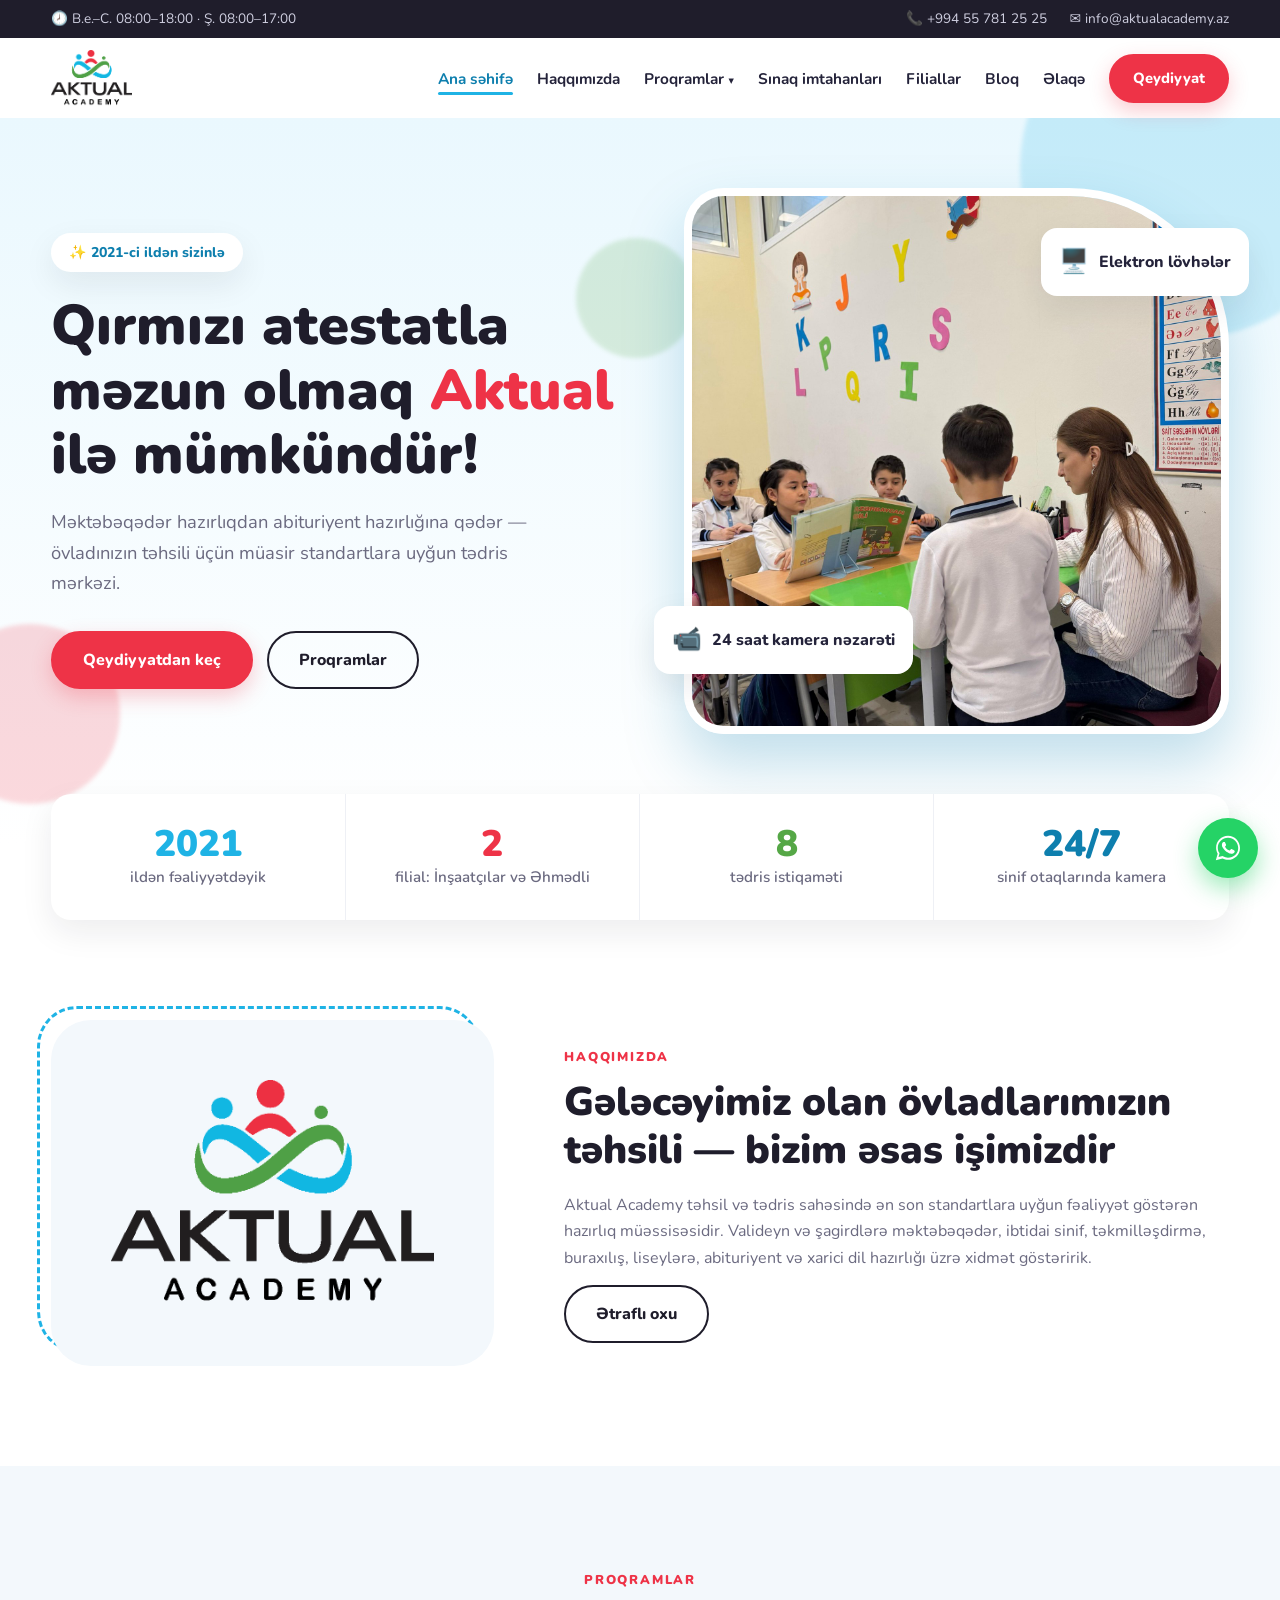
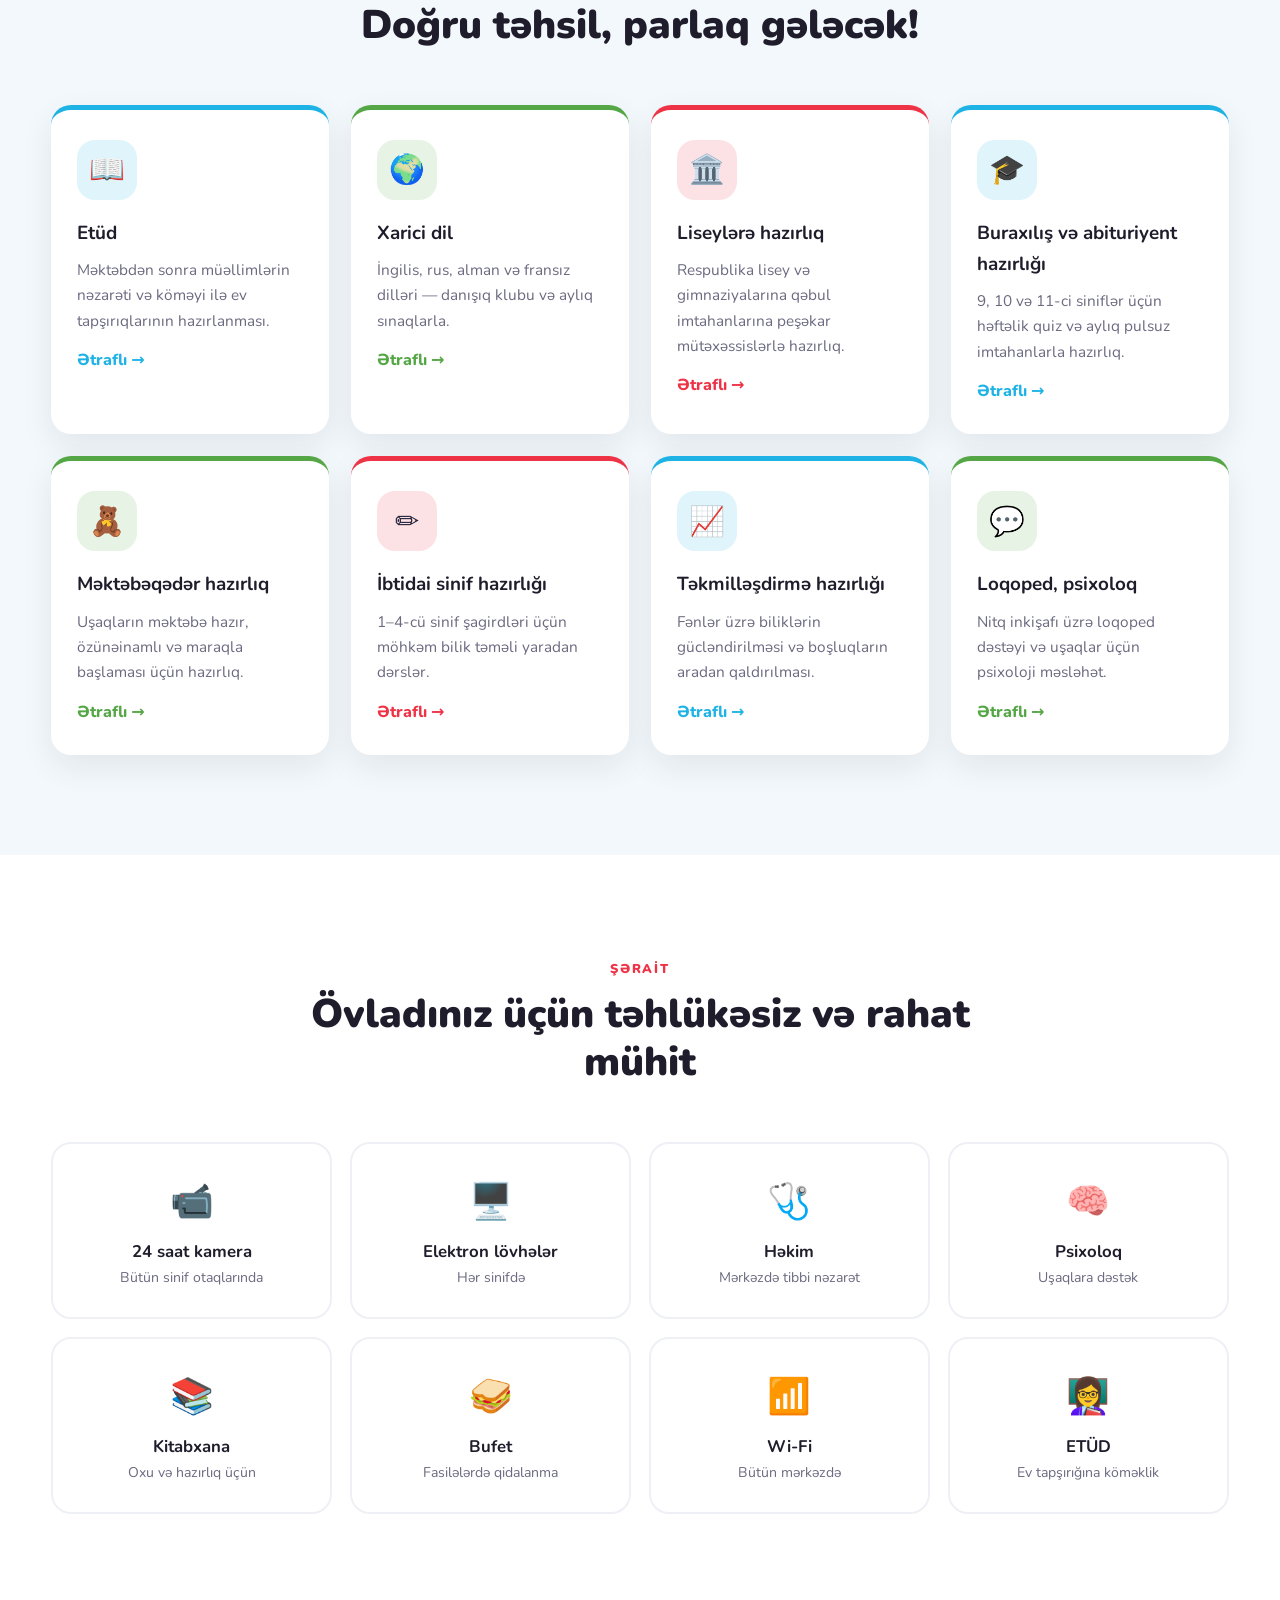
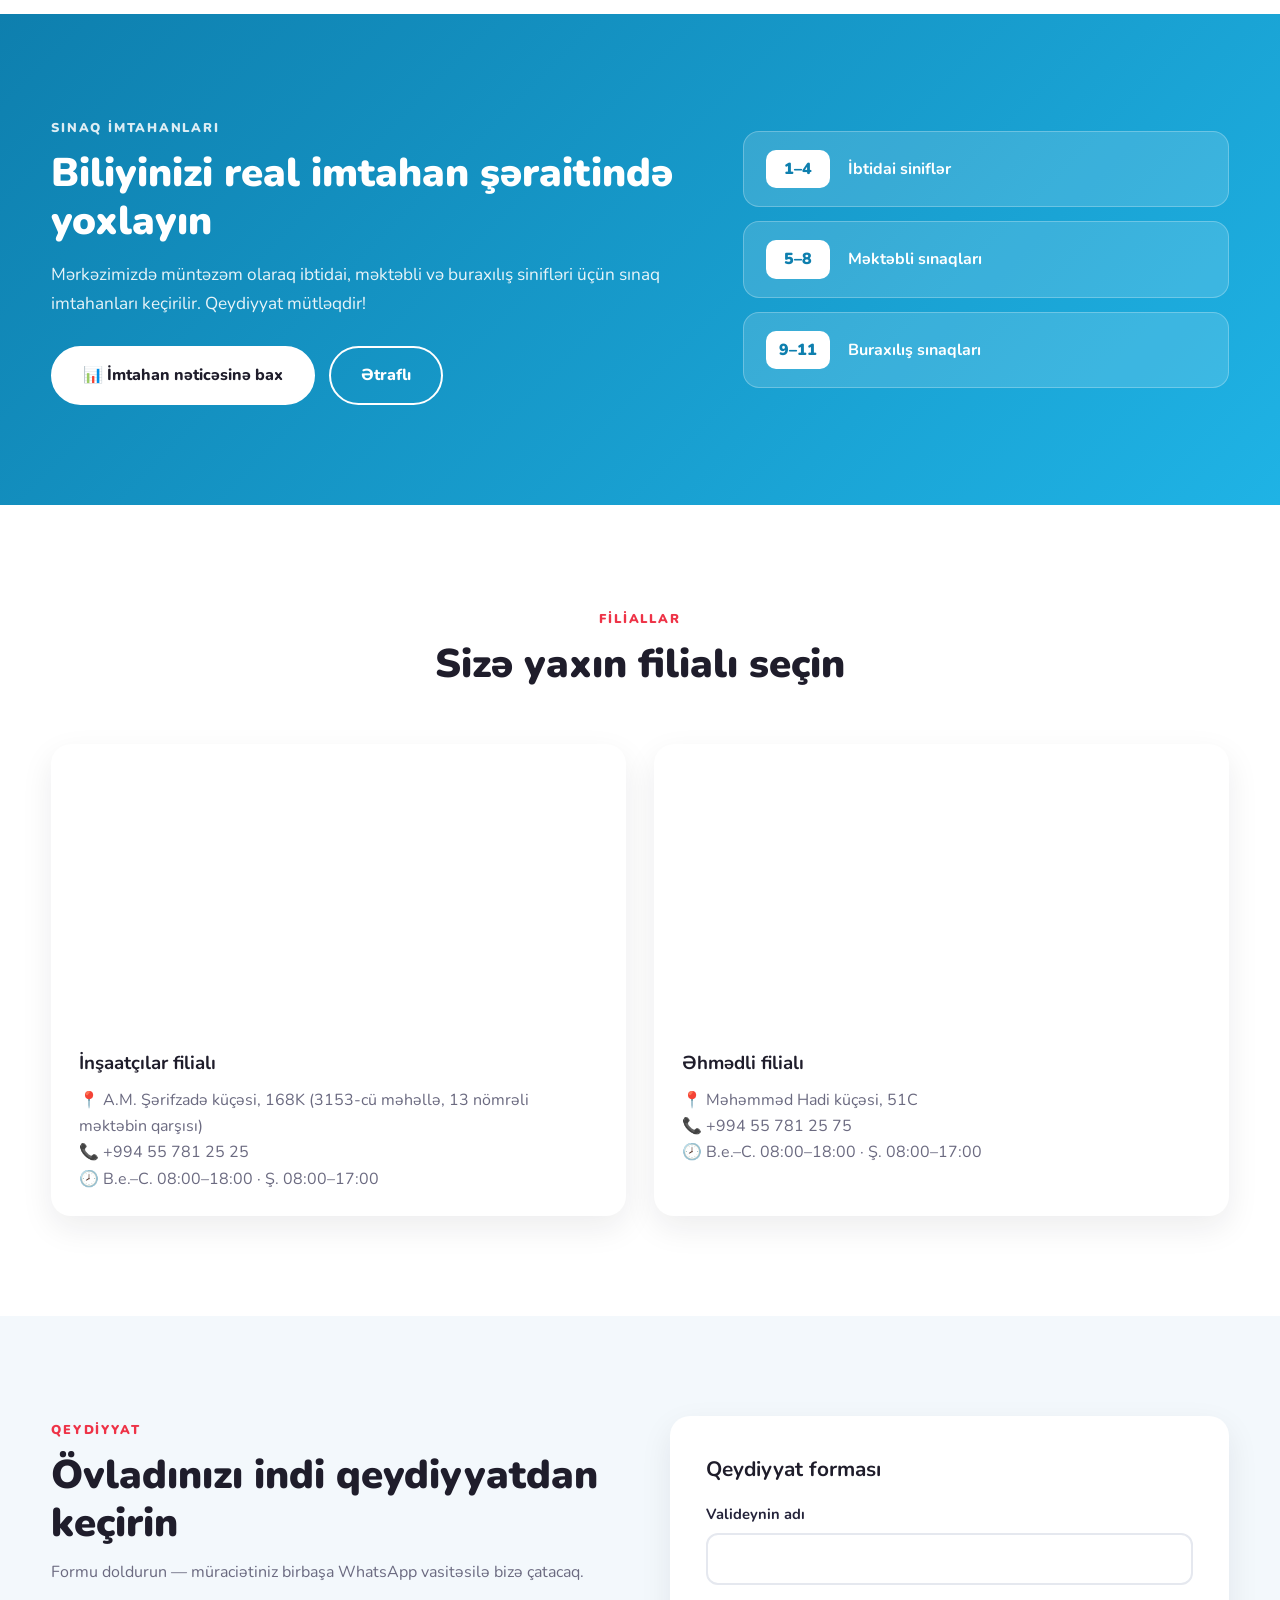
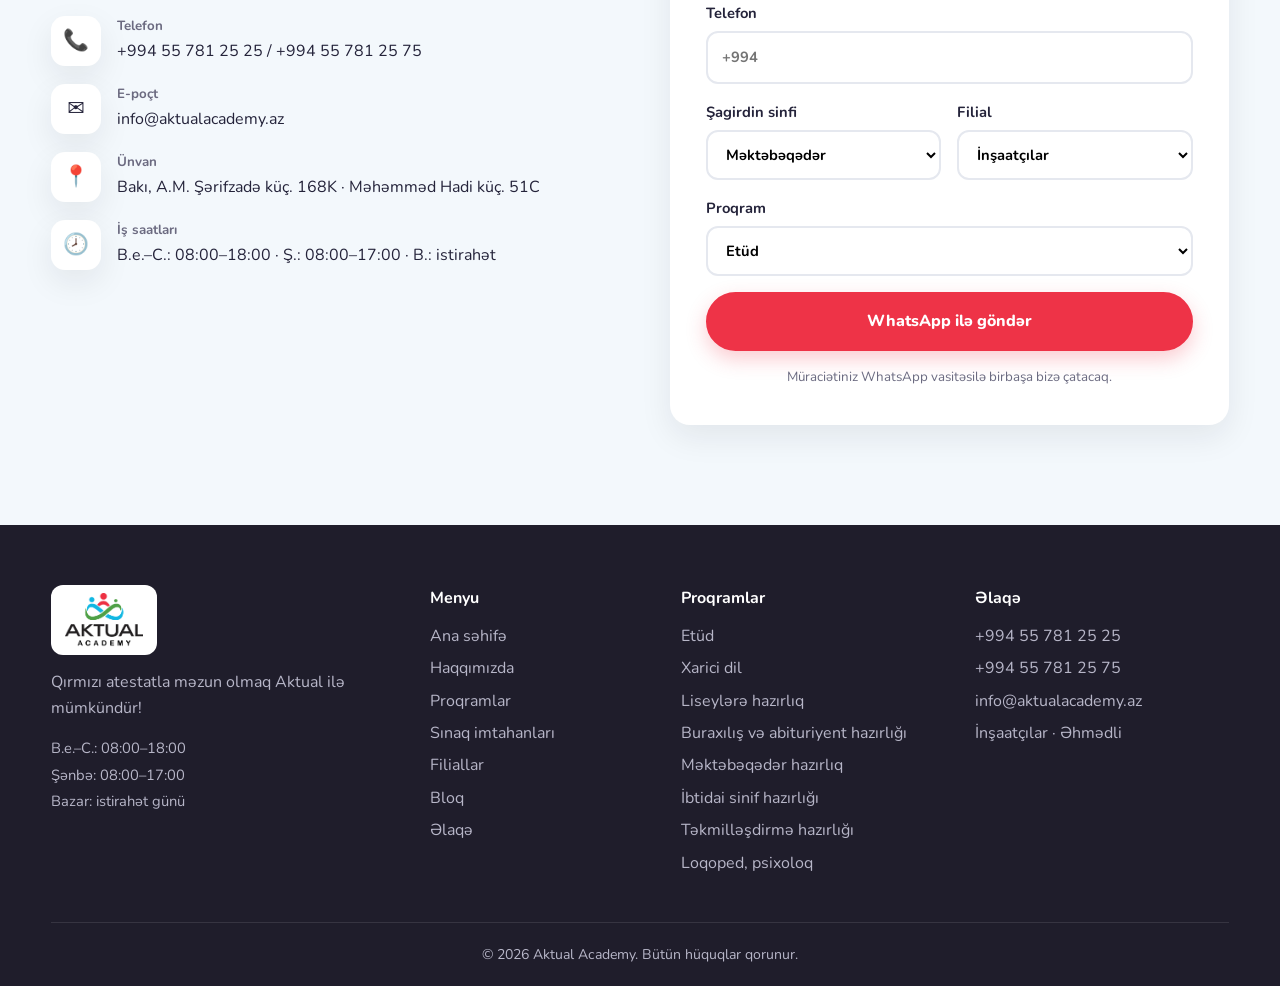
==== commit c434f85e: "Daxili səhifələr: haqqımızda, proqramlar, sınaq imtahanları, filiallar, bloq, əlaqə - 8 proqramın hə" ====
--- a/index.html
+++ b/index.html
@@ -4,7 +4,7 @@
   <meta charset="UTF-8">
   <meta name="viewport" content="width=device-width, initial-scale=1.0">
   <title>Aktual Academy — Müasir tədris mərkəzi | Bakı</title>
-  <meta name="description" content="Aktual Academy — 2021-ci ildən fəaliyyət göstərən tədris mərkəzi. Etüd, xarici dil, liseylərə və abituriyent hazırlığı, loqoped və psixoloq xidməti. İnşaatçılar və Əhmədli filialları.">
+  <meta name="description" content="Aktual Academy — 2021-ci ildən fəaliyyət göstərən tədris mərkəzi. Etüd, xarici dil, liseylərə və abituriyent hazırlığı. İnşaatçılar və Əhmədli filialları.">
   <link rel="icon" href="assets/logo.png">
   <link rel="preconnect" href="https://fonts.googleapis.com">
   <link rel="preconnect" href="https://fonts.gstatic.com" crossorigin>
@@ -13,7 +13,6 @@
 </head>
 <body>
 
-  <!-- Top bar -->
   <div class="topbar">
     <div class="container topbar__inner">
       <span>🕗 B.e.–C. 08:00–18:00 · Ş. 08:00–17:00</span>
@@ -24,34 +23,33 @@
     </div>
   </div>
 
-  <!-- Header -->
   <header class="header" id="header">
     <div class="container header__inner">
-      <a href="#" class="logo"><img src="assets/logo.png" alt="Aktual Academy"></a>
+      <a href="index.html" class="logo"><img src="assets/logo.png" alt="Aktual Academy"></a>
       <nav class="nav" id="nav">
-        <a href="#haqqimizda">Haqqımızda</a>
-        <a href="#proqramlar">Proqramlar</a>
-        <a href="#sinaq">Sınaq imtahanları</a>
-        <a href="#filiallar">Filiallar</a>
-        <a href="#qeydiyyat" class="btn btn--sm">Qeydiyyat</a>
+        <a href="index.html" class="active">Ana səhifə</a>
+        <a href="haqqimizda.html">Haqqımızda</a>
+        <div class="dropdown"><a href="proqramlar.html">Proqramlar <span class="caret">▾</span></a><div class="dropdown__menu"><a href="proqram-etud.html">📖 Etüd</a><a href="proqram-xarici-dil.html">🌍 Xarici dil</a><a href="proqram-liseylere-hazirliq.html">🏛️ Liseylərə hazırlıq</a><a href="proqram-abituriyent-hazirligi.html">🎓 Buraxılış və abituriyent hazırlığı</a><a href="proqram-mektebeqeder-hazirliq.html">🧸 Məktəbəqədər hazırlıq</a><a href="proqram-ibtidai-sinif-hazirligi.html">✏️ İbtidai sinif hazırlığı</a><a href="proqram-tekmillesdirme-hazirligi.html">📈 Təkmilləşdirmə hazırlığı</a><a href="proqram-loqoped-psixoloq.html">💬 Loqoped, psixoloq</a></div></div>
+        <a href="sinaq-imtahanlari.html">Sınaq imtahanları</a>
+        <a href="filiallar.html">Filiallar</a>
+        <a href="bloq.html">Bloq</a>
+        <a href="elaqe.html">Əlaqə</a>
+        <a href="elaqe.html#qeydiyyat" class="btn btn--sm">Qeydiyyat</a>
       </nav>
       <button class="burger" id="burger" aria-label="Menyu"><span></span><span></span><span></span></button>
     </div>
   </header>
 
-  <!-- Hero -->
   <section class="hero">
-    <div class="shape shape--1"></div>
-    <div class="shape shape--2"></div>
-    <div class="shape shape--3"></div>
+    <div class="shape shape--1"></div><div class="shape shape--2"></div><div class="shape shape--3"></div>
     <div class="container hero__inner">
       <div class="hero__text reveal">
         <span class="badge">✨ 2021-ci ildən sizinlə</span>
         <h1>Qırmızı atestatla məzun olmaq <span class="hl">Aktual</span> ilə mümkündür!</h1>
         <p>Məktəbəqədər hazırlıqdan abituriyent hazırlığına qədər — övladınızın təhsili üçün müasir standartlara uyğun tədris mərkəzi.</p>
         <div class="hero__actions">
-          <a href="#qeydiyyat" class="btn">Qeydiyyatdan keç</a>
-          <a href="#proqramlar" class="btn btn--ghost">Proqramlar</a>
+          <a href="elaqe.html#qeydiyyat" class="btn">Qeydiyyatdan keç</a>
+          <a href="proqramlar.html" class="btn btn--ghost">Proqramlar</a>
         </div>
       </div>
       <div class="hero__media reveal">
@@ -62,90 +60,87 @@
     </div>
   </section>
 
-  <!-- Facts strip -->
   <section class="facts">
     <div class="container facts__grid">
       <div class="fact reveal"><strong>2021</strong><span>ildən fəaliyyətdəyik</span></div>
       <div class="fact reveal"><strong>2</strong><span>filial: İnşaatçılar və Əhmədli</span></div>
-      <div class="fact reveal"><strong>7</strong><span>tədris istiqaməti</span></div>
+      <div class="fact reveal"><strong>8</strong><span>tədris istiqaməti</span></div>
       <div class="fact reveal"><strong>24/7</strong><span>sinif otaqlarında kamera</span></div>
     </div>
   </section>
 
-  <!-- About -->
-  <section class="section" id="haqqimizda">
+  <section class="section">
     <div class="container about">
-      <div class="about__img reveal">
-        <img src="assets/logo.png" alt="Aktual Academy loqosu">
-      </div>
+      <div class="about__img reveal"><img src="assets/logo.png" alt="Aktual Academy loqosu"></div>
       <div class="reveal">
         <span class="eyebrow">Haqqımızda</span>
         <h2>Gələcəyimiz olan övladlarımızın təhsili — bizim əsas işimizdir</h2>
-        <p>Aktual Academy təhsil və tədris sahəsində ən son standartlara uyğun fəaliyyət göstərən hazırlıq müəssisəsidir. Tədris mərkəzimiz 2021-ci ildən fəaliyyətə başlamışdır.</p>
-        <p>Valideyn və şagirdlərə məktəbəqədər, ibtidai sinif, təkmilləşdirmə, buraxılış, liseylərə, abituriyent və xarici dil hazırlığı üzrə xidmət göstəririk.</p>
-        <div class="mission">
-          <h4>🎯 Məqsədimiz</h4>
-          <p>Övladlarımızın müasir tədris mərkəzində yüksək səviyyədə təhsil almaları və sosial cəhətdən fəal şəxsiyyət kimi yetişmələri. Dünya və Avropa təcrübəsinə əsaslanaraq Azərbaycan təhsilində yüksək nailiyyətlər əldə etmək əsas prioritetlərimizdəndir.</p>
-        </div>
-        <p class="muted">Mərkəzimizdə dərs deyən müəllim və idarə kollektivi öz sahəsində peşəkar şəxslərdir.</p>
-      </div>
-    </div>
-  </section>
-
-  <!-- Programs -->
-  <section class="section section--alt" id="proqramlar">
+        <p>Aktual Academy təhsil və tədris sahəsində ən son standartlara uyğun fəaliyyət göstərən hazırlıq müəssisəsidir. Valideyn və şagirdlərə məktəbəqədər, ibtidai sinif, təkmilləşdirmə, buraxılış, liseylərə, abituriyent və xarici dil hazırlığı üzrə xidmət göstəririk.</p>
+        <a href="haqqimizda.html" class="btn btn--ghost">Ətraflı oxu</a>
+      </div>
+    </div>
+  </section>
+
+  <section class="section section--alt">
     <div class="container">
       <div class="section__head reveal">
         <span class="eyebrow">Proqramlar</span>
-        <h2>Hər yaşa və hədəfə uyğun hazırlıq</h2>
+        <h2>Doğru təhsil, parlaq gələcək!</h2>
       </div>
       <div class="programs">
-        <article class="program reveal" style="--c: var(--blue)">
+        <a href="proqram-etud.html" class="program reveal" style="--c: var(--blue)">
           <div class="program__icon">📖</div>
           <h3>Etüd</h3>
           <p>Məktəbdən sonra müəllimlərin nəzarəti və köməyi ilə ev tapşırıqlarının hazırlanması.</p>
-        </article>
-        <article class="program reveal" style="--c: var(--green)">
+          <span class="program__more">Ətraflı →</span>
+        </a>
+        <a href="proqram-xarici-dil.html" class="program reveal" style="--c: var(--green)">
           <div class="program__icon">🌍</div>
           <h3>Xarici dil</h3>
-          <p>Xarici dillərin müasir metodlarla tədrisi — danışıq, qrammatika və yazı bacarıqları.</p>
-        </article>
-        <article class="program reveal" style="--c: var(--red)">
+          <p>İngilis, rus, alman və fransız dilləri — danışıq klubu və aylıq sınaqlarla.</p>
+          <span class="program__more">Ətraflı →</span>
+        </a>
+        <a href="proqram-liseylere-hazirliq.html" class="program reveal" style="--c: var(--red)">
           <div class="program__icon">🏛️</div>
           <h3>Liseylərə hazırlıq</h3>
-          <p>Lisey və gimnaziyalara qəbul imtahanlarına peşəkar mütəxəssislərlə hazırlıq.</p>
-        </article>
-        <article class="program reveal" style="--c: var(--blue)">
+          <p>Respublika lisey və gimnaziyalarına qəbul imtahanlarına peşəkar mütəxəssislərlə hazırlıq.</p>
+          <span class="program__more">Ətraflı →</span>
+        </a>
+        <a href="proqram-abituriyent-hazirligi.html" class="program reveal" style="--c: var(--blue)">
           <div class="program__icon">🎓</div>
-          <h3>Abituriyent hazırlığı</h3>
-          <p>Ali məktəblərə qəbul imtahanlarına sistemli hazırlıq və sınaq imtahanları.</p>
-        </article>
-        <article class="program reveal" style="--c: var(--green)">
+          <h3>Buraxılış və abituriyent hazırlığı</h3>
+          <p>9, 10 və 11-ci siniflər üçün həftəlik quiz və aylıq pulsuz imtahanlarla hazırlıq.</p>
+          <span class="program__more">Ətraflı →</span>
+        </a>
+        <a href="proqram-mektebeqeder-hazirliq.html" class="program reveal" style="--c: var(--green)">
+          <div class="program__icon">🧸</div>
+          <h3>Məktəbəqədər hazırlıq</h3>
+          <p>Uşaqların məktəbə hazır, özünəinamlı və maraqla başlaması üçün hazırlıq.</p>
+          <span class="program__more">Ətraflı →</span>
+        </a>
+        <a href="proqram-ibtidai-sinif-hazirligi.html" class="program reveal" style="--c: var(--red)">
           <div class="program__icon">✏️</div>
           <h3>İbtidai sinif hazırlığı</h3>
-          <p>Məktəbəqədər və ibtidai sinif şagirdləri üçün möhkəm təməl yaradan dərslər.</p>
-        </article>
-        <article class="program reveal" style="--c: var(--red)">
+          <p>1–4-cü sinif şagirdləri üçün möhkəm bilik təməli yaradan dərslər.</p>
+          <span class="program__more">Ətraflı →</span>
+        </a>
+        <a href="proqram-tekmillesdirme-hazirligi.html" class="program reveal" style="--c: var(--blue)">
           <div class="program__icon">📈</div>
           <h3>Təkmilləşdirmə hazırlığı</h3>
-          <p>Fənlər üzrə biliklərin gücləndirilməsi və buraxılış imtahanlarına hazırlıq.</p>
-        </article>
-        <article class="program reveal" style="--c: var(--blue)">
+          <p>Fənlər üzrə biliklərin gücləndirilməsi və boşluqların aradan qaldırılması.</p>
+          <span class="program__more">Ətraflı →</span>
+        </a>
+        <a href="proqram-loqoped-psixoloq.html" class="program reveal" style="--c: var(--green)">
           <div class="program__icon">💬</div>
           <h3>Loqoped, psixoloq</h3>
           <p>Nitq inkişafı üzrə loqoped dəstəyi və uşaqlar üçün psixoloji məsləhət.</p>
-        </article>
-        <a href="#qeydiyyat" class="program program--cta reveal">
-          <h3>Hansı proqram uyğundur?</h3>
-          <p>Bizə yazın — övladınız üçün düzgün istiqaməti birlikdə seçək.</p>
-          <span class="btn btn--white btn--sm">Məsləhət al →</span>
-        </a>
-      </div>
-    </div>
-  </section>
-
-  <!-- Facilities -->
-  <section class="section" id="sərait">
+          <span class="program__more">Ətraflı →</span>
+        </a>
+      </div>
+    </div>
+  </section>
+
+  <section class="section">
     <div class="container">
       <div class="section__head reveal">
         <span class="eyebrow">Şərait</span>
@@ -164,8 +159,7 @@
     </div>
   </section>
 
-  <!-- Mock exams -->
-  <section class="section section--dark" id="sinaq">
+  <section class="section section--dark">
     <div class="container sinaq">
       <div class="reveal">
         <span class="eyebrow">Sınaq imtahanları</span>
@@ -173,7 +167,7 @@
         <p>Mərkəzimizdə müntəzəm olaraq ibtidai, məktəbli və buraxılış sinifləri üçün sınaq imtahanları keçirilir. Qeydiyyat mütləqdir!</p>
         <div class="sinaq__actions">
           <a href="https://sinaqnetice.com/index.php?menu=resultMAN&opt=participant" target="_blank" rel="noopener" class="btn btn--white">📊 İmtahan nəticəsinə bax</a>
-          <a href="#qeydiyyat" class="btn btn--outline-white">Sınağa yazıl</a>
+          <a href="sinaq-imtahanlari.html" class="btn btn--outline-white">Ətraflı</a>
         </div>
       </div>
       <ul class="sinaq__list reveal">
@@ -184,8 +178,7 @@
     </div>
   </section>
 
-  <!-- Branches -->
-  <section class="section" id="filiallar">
+  <section class="section">
     <div class="container">
       <div class="section__head reveal">
         <span class="eyebrow">Filiallar</span>
@@ -196,8 +189,9 @@
           <iframe loading="lazy" title="İnşaatçılar filialı xəritəsi" src="https://maps.google.com/maps?q=A.M.+%C5%9E%C9%99rifzad%C9%99+k%C3%BC%C3%A7%C9%99si+168K,+Bak%C4%B1&output=embed"></iframe>
           <div class="branch__info">
             <h3>İnşaatçılar filialı</h3>
-            <p>📍 A.M. Şərifzadə küçəsi, 168K</p>
+            <p>📍 A.M. Şərifzadə küçəsi, 168K (3153-cü məhəllə, 13 nömrəli məktəbin qarşısı)</p>
             <p>📞 <a href="tel:+994557812525">+994 55 781 25 25</a></p>
+            <p>🕗 B.e.–C. 08:00–18:00 · Ş. 08:00–17:00</p>
           </div>
         </div>
         <div class="branch reveal">
@@ -206,14 +200,14 @@
             <h3>Əhmədli filialı</h3>
             <p>📍 Məhəmməd Hadi küçəsi, 51C</p>
             <p>📞 <a href="tel:+994557812575">+994 55 781 25 75</a></p>
+            <p>🕗 B.e.–C. 08:00–18:00 · Ş. 08:00–17:00</p>
           </div>
         </div>
       </div>
     </div>
   </section>
 
-  <!-- Registration -->
-  <section class="section section--alt" id="qeydiyyat">
+  <section class="section section--alt">
     <div class="container contact">
       <div class="reveal">
         <span class="eyebrow">Qeydiyyat</span>
@@ -222,42 +216,21 @@
         <ul class="contact__list">
           <li><span>📞</span><div><small>Telefon</small><a href="tel:+994557812525">+994 55 781 25 25</a> / <a href="tel:+994557812575">+994 55 781 25 75</a></div></li>
           <li><span>✉️</span><div><small>E-poçt</small><a href="mailto:info@aktualacademy.az">info@aktualacademy.az</a></div></li>
+          <li><span>📍</span><div><small>Ünvan</small>Bakı, A.M. Şərifzadə küç. 168K · Məhəmməd Hadi küç. 51C</div></li>
           <li><span>🕗</span><div><small>İş saatları</small>B.e.–C.: 08:00–18:00 · Ş.: 08:00–17:00 · B.: istirahət</div></li>
         </ul>
       </div>
       <form class="form reveal" id="form">
+        <h3>Qeydiyyat forması</h3>
         <label>Valideynin adı<input type="text" name="parent" required></label>
         <label>Telefon<input type="tel" name="phone" required placeholder="+994"></label>
         <div class="form__row">
-          <label>Şagirdin sinfi
-            <select name="grade">
-              <option>Məktəbəqədər</option>
-              <option>1</option><option>2</option><option>3</option><option>4</option>
-              <option>5</option><option>6</option><option>7</option><option>8</option>
-              <option>9</option><option>10</option><option>11</option>
-              <option>Məzun</option>
-            </select>
-          </label>
-          <label>Filial
-            <select name="branch">
-              <option>İnşaatçılar</option>
-              <option>Əhmədli</option>
-            </select>
-          </label>
-        </div>
-        <label>Proqram
-          <select name="program">
-            <option>Etüd</option>
-            <option>Xarici dil</option>
-            <option>Liseylərə hazırlıq</option>
-            <option>Abituriyent hazırlığı</option>
-            <option>İbtidai sinif hazırlığı</option>
-            <option>Təkmilləşdirmə hazırlığı</option>
-            <option>Loqoped, psixoloq</option>
-            <option>Sınaq imtahanı</option>
-          </select>
-        </label>
+          <label>Şagirdin sinfi<select name="grade"><option>Məktəbəqədər</option><option>1</option><option>2</option><option>3</option><option>4</option><option>5</option><option>6</option><option>7</option><option>8</option><option>9</option><option>10</option><option>11</option><option>Məzun</option></select></label>
+          <label>Filial<select name="branch"><option>İnşaatçılar</option><option>Əhmədli</option></select></label>
+        </div>
+        <label>Proqram<select name="program"><option>Etüd</option><option>Xarici dil</option><option>Liseylərə hazırlıq</option><option>Buraxılış və abituriyent hazırlığı</option><option>Məktəbəqədər hazırlıq</option><option>İbtidai sinif hazırlığı</option><option>Təkmilləşdirmə hazırlığı</option><option>Loqoped, psixoloq</option><option>Sınaq imtahanı</option></select></label>
         <button type="submit" class="btn btn--full">WhatsApp ilə göndər</button>
+        <small class="form__hint">Müraciətiniz WhatsApp vasitəsilə birbaşa bizə çatacaq.</small>
       </form>
     </div>
   </section>
@@ -267,19 +240,22 @@
       <div>
         <img src="assets/logo.png" alt="Aktual Academy" class="footer__logo">
         <p>Qırmızı atestatla məzun olmaq Aktual ilə mümkündür!</p>
-      </div>
-      <div>
-        <h5>Keçidlər</h5>
-        <a href="#haqqimizda">Haqqımızda</a>
-        <a href="#proqramlar">Proqramlar</a>
-        <a href="#sinaq">Sınaq imtahanları</a>
-        <a href="#filiallar">Filiallar</a>
+        <p class="footer__hours">B.e.–C.: 08:00–18:00<br>Şənbə: 08:00–17:00<br>Bazar: istirahət günü</p>
+      </div>
+      <div>
+        <h5>Menyu</h5>
+        <a href="index.html">Ana səhifə</a><a href="haqqimizda.html">Haqqımızda</a><a href="proqramlar.html">Proqramlar</a><a href="sinaq-imtahanlari.html">Sınaq imtahanları</a><a href="filiallar.html">Filiallar</a><a href="bloq.html">Bloq</a><a href="elaqe.html">Əlaqə</a>
+      </div>
+      <div>
+        <h5>Proqramlar</h5>
+        <a href="proqram-etud.html">Etüd</a><a href="proqram-xarici-dil.html">Xarici dil</a><a href="proqram-liseylere-hazirliq.html">Liseylərə hazırlıq</a><a href="proqram-abituriyent-hazirligi.html">Buraxılış və abituriyent hazırlığı</a><a href="proqram-mektebeqeder-hazirliq.html">Məktəbəqədər hazırlıq</a><a href="proqram-ibtidai-sinif-hazirligi.html">İbtidai sinif hazırlığı</a><a href="proqram-tekmillesdirme-hazirligi.html">Təkmilləşdirmə hazırlığı</a><a href="proqram-loqoped-psixoloq.html">Loqoped, psixoloq</a>
       </div>
       <div>
         <h5>Əlaqə</h5>
         <a href="tel:+994557812525">+994 55 781 25 25</a>
         <a href="tel:+994557812575">+994 55 781 25 75</a>
         <a href="mailto:info@aktualacademy.az">info@aktualacademy.az</a>
+        <a href="filiallar.html">İnşaatçılar · Əhmədli</a>
       </div>
     </div>
     <div class="container footer__bottom">© <span id="year"></span> Aktual Academy. Bütün hüquqlar qorunur.</div>
--- a/styles.css
+++ b/styles.css
@@ -41,7 +41,7 @@
 .header.scrolled { box-shadow: 0 4px 24px rgba(0,0,0,.07); }
 .header__inner { display: flex; align-items: center; justify-content: space-between; height: 80px; }
 .logo img { height: 56px; width: auto; }
-.nav { display: flex; align-items: center; gap: 30px; font-weight: 700; }
+.nav { display: flex; align-items: center; gap: 24px; font-weight: 700; font-size: .96rem; }
 .nav a:not(.btn) { position: relative; }
 .nav a:not(.btn)::after { content: ''; position: absolute; left: 0; bottom: -4px; width: 0; height: 3px; border-radius: 3px; background: var(--blue); transition: .25s; }
 .nav a:not(.btn):hover::after { width: 100%; }
@@ -155,7 +155,7 @@
 
 /* Footer */
 .footer { background: var(--dark); color: #b7b6c8; padding: 60px 0 0; }
-.footer__inner { display: grid; grid-template-columns: 2fr 1fr 1fr; gap: 40px; padding-bottom: 40px; }
+.footer__inner { display: grid; grid-template-columns: 1.6fr 1fr 1.2fr 1.2fr; gap: 40px; padding-bottom: 40px; }
 .footer__logo { height: 70px; width: auto; background: #fff; padding: 8px 14px; border-radius: 12px; margin-bottom: 14px; }
 .footer h5 { color: #fff; font-size: 1rem; margin-bottom: 12px; }
 .footer__inner a { display: block; margin-bottom: 6px; }
@@ -193,3 +193,139 @@
   .section { padding: 72px 0; }
   .footer__inner { grid-template-columns: 1fr; }
 }
+
+/* ============ Daxili səhifələr ============ */
+.nav a.active { color: var(--blue-dark); }
+.nav a.active::after { width: 100% !important; }
+.dropdown { position: relative; }
+.caret { font-size: .7em; }
+.dropdown__menu { position: absolute; top: 100%; left: -16px; min-width: 270px; background: #fff; border-radius: 16px; box-shadow: 0 20px 40px rgba(31,29,43,.14); padding: 10px; display: grid; opacity: 0; visibility: hidden; transform: translateY(10px); transition: .25s; margin-top: 14px; }
+.dropdown__menu::before { content: ''; position: absolute; top: -14px; left: 0; right: 0; height: 14px; }
+.dropdown:hover .dropdown__menu, .dropdown:focus-within .dropdown__menu { opacity: 1; visibility: visible; transform: none; }
+.dropdown__menu a { padding: 10px 14px; border-radius: 10px; font-weight: 700; font-size: .93rem; }
+.dropdown__menu a::after { display: none; }
+.dropdown__menu a:hover { background: var(--bg-alt); color: var(--blue-dark); }
+
+.page-hero { position: relative; overflow: hidden; padding: 70px 0 80px; background: linear-gradient(135deg, #e7f7fd 0%, #fff4f5 100%); }
+.page-hero .container { position: relative; }
+.page-hero h1 { font-size: clamp(2rem, 4.5vw, 3.2rem); font-weight: 900; color: var(--dark); line-height: 1.15; margin: 14px 0 10px; }
+.page-hero p { color: var(--muted); font-size: 1.12rem; max-width: 640px; }
+.crumbs { font-size: .9rem; font-weight: 700; color: var(--muted); }
+.crumbs a:hover { color: var(--red); }
+.crumbs span { margin: 0 6px; opacity: .5; }
+.crumbs b { color: var(--blue-dark); }
+
+.program { display: block; color: inherit; }
+.program__more { display: inline-block; margin-top: 14px; font-weight: 800; color: var(--c); }
+
+.cta-band { padding: 0 0 100px; }
+.cta-band__inner { background: linear-gradient(135deg, var(--red), #ff6b6b); color: #fff; border-radius: 30px; padding: 50px 56px; display: flex; justify-content: space-between; align-items: center; gap: 30px; flex-wrap: wrap; }
+.cta-band h2 { color: #fff; }
+.cta-band p { opacity: .9; margin-top: 6px; }
+.cta-band__actions { display: flex; gap: 12px; flex-wrap: wrap; }
+
+.about__photo { border-radius: 30px; overflow: hidden; box-shadow: var(--shadow); aspect-ratio: 1; }
+.about__photo img { width: 100%; height: 100%; object-fit: cover; }
+.values { display: grid; grid-template-columns: repeat(3, 1fr); gap: 24px; }
+.value { background: #fff; border-radius: var(--radius); padding: 34px; box-shadow: var(--shadow); border-bottom: 5px solid var(--c); }
+.value span { font-size: 2.4rem; }
+.value h3 { margin: 10px 0 8px; color: var(--dark); }
+.value p { color: var(--muted); }
+.section__head p { margin-top: 12px; }
+
+.detail { display: grid; grid-template-columns: 1fr 340px; gap: 40px; align-items: start; }
+.detail__img { width: 100%; border-radius: 24px; aspect-ratio: 77 / 50; object-fit: cover; box-shadow: var(--shadow); }
+.pfacts { display: grid; grid-template-columns: repeat(4, 1fr); gap: 12px; margin: 24px 0 30px; }
+.pfact { background: var(--bg-alt); border-radius: 16px; padding: 16px 12px; text-align: center; font-weight: 800; font-size: .92rem; color: var(--dark); }
+.pfact span { display: block; font-size: 1.7rem; margin-bottom: 4px; }
+.prose p { margin-bottom: 16px; font-size: 1.06rem; }
+.checks { list-style: none; display: grid; gap: 12px; margin: 10px 0 24px; }
+.checks li { position: relative; padding-left: 36px; }
+.checks li::before { content: '✓'; position: absolute; left: 0; top: 0; width: 24px; height: 24px; border-radius: 50%; background: var(--green); color: #fff; display: grid; place-items: center; font-weight: 900; font-size: .8rem; }
+.note { background: #eaf8fe; border-left: 5px solid var(--blue); border-radius: 0 16px 16px 0; padding: 22px 26px; margin-top: 10px; }
+.note h4 { margin-bottom: 8px; color: var(--dark); }
+.note p { margin: 0; }
+.small { font-size: .88rem; margin-top: 16px; }
+
+.lyceums { display: grid; gap: 12px; margin: 20px 0; }
+.lyceum { border: 2px solid #eef0f5; border-radius: 16px; overflow: hidden; transition: border-color .2s; }
+.lyceum[open] { border-color: var(--blue); }
+.lyceum summary { cursor: pointer; list-style: none; padding: 16px 20px; font-weight: 800; color: var(--dark); display: flex; align-items: center; gap: 14px; }
+.lyceum summary::-webkit-details-marker { display: none; }
+.lyceum summary::after { content: '+'; margin-left: auto; font-size: 1.4rem; color: var(--blue); transition: .2s; }
+.lyceum[open] summary::after { transform: rotate(45deg); }
+.lyceum__num { flex: none; width: 32px; height: 32px; border-radius: 10px; background: var(--bg-alt); color: var(--blue-dark); display: grid; place-items: center; font-size: .9rem; }
+.lyceum__body { padding: 0 20px 20px 66px; }
+.lyceum__meta { list-style: none; display: grid; gap: 4px; margin-bottom: 12px; }
+.lyceum__body h5 { font-size: .95rem; margin-bottom: 6px; color: var(--dark); }
+.exam-list { padding-left: 18px; display: grid; gap: 3px; color: var(--muted); }
+.lyceum__note { margin-top: 12px; color: var(--blue-dark); font-weight: 700; font-size: .95rem; }
+
+.detail__side { display: grid; gap: 20px; position: sticky; top: 100px; }
+.side-card { background: #fff; border-radius: var(--radius); padding: 26px; box-shadow: var(--shadow); }
+.side-card h4 { margin-bottom: 14px; color: var(--dark); font-size: 1.1rem; }
+.side-nav { display: grid; gap: 4px; }
+.side-nav a { padding: 10px 12px; border-radius: 10px; font-weight: 700; font-size: .94rem; transition: .2s; }
+.side-nav a:hover, .side-nav a.active { background: var(--bg-alt); color: var(--blue-dark); }
+.side-card--accent { background: linear-gradient(135deg, var(--blue-dark), var(--blue)); color: #fff; }
+.side-card--accent h4 { color: #fff; }
+.side-card--accent p { opacity: .9; margin-bottom: 14px; }
+.side-phone { display: block; font-weight: 900; font-size: 1.2rem; margin-bottom: 16px; }
+.hours { display: flex; justify-content: space-between; padding: 8px 0; border-bottom: 1px dashed #e5e8ef; }
+.hours:last-child { border-bottom: 0; }
+.hours span { color: var(--muted); }
+
+.results-box { background: linear-gradient(135deg, var(--blue-dark), var(--blue)); color: #fff; border-radius: 30px; padding: 44px 50px; display: flex; justify-content: space-between; align-items: center; gap: 24px; flex-wrap: wrap; }
+.results-box h2 { color: #fff; }
+.results-box p { opacity: .9; margin-top: 6px; }
+.results-box .btn { background: #fff; color: var(--dark); border-color: #fff; }
+.exam-types { display: grid; grid-template-columns: repeat(4, 1fr); gap: 20px; }
+.exam-type { border-radius: var(--radius); padding: 28px; background: #fff; box-shadow: var(--shadow); border-top: 5px solid var(--c); }
+.exam-type b { display: inline-block; font-size: 1.6rem; font-weight: 900; color: var(--c); margin-bottom: 6px; }
+.exam-type h3 { color: var(--dark); font-size: 1.1rem; margin-bottom: 6px; }
+.exam-type p { color: var(--muted); font-size: .95rem; }
+.notice { display: flex; gap: 14px; align-items: center; background: #fff8e6; border: 2px solid #ffd76a; border-radius: 16px; padding: 18px 24px; margin-top: 30px; }
+.notice span { font-size: 1.6rem; }
+.notice a { color: var(--red); font-weight: 800; }
+
+.posts { display: grid; grid-template-columns: repeat(3, 1fr); gap: 24px; }
+.post { background: #fff; border-radius: var(--radius); overflow: hidden; box-shadow: var(--shadow); transition: .3s; }
+.post:hover { transform: translateY(-6px); }
+.post img { width: 100%; aspect-ratio: 77 / 50; object-fit: cover; }
+.post__body { padding: 22px 24px 26px; }
+.post time { color: var(--muted); font-size: .88rem; font-weight: 700; }
+.post h3 { color: var(--dark); margin: 6px 0 8px; font-size: 1.15rem; }
+.post p { color: var(--muted); font-size: .95rem; }
+
+.form h3 { color: var(--dark); font-size: 1.3rem; }
+.form__hint { text-align: center; color: var(--muted); }
+.footer__hours { margin-top: 14px; font-size: .92rem; line-height: 1.8; }
+
+@media (max-width: 1100px) {
+  .nav { gap: 16px; font-size: .9rem; }
+}
+@media (max-width: 1024px) {
+  .detail { grid-template-columns: 1fr; }
+  .detail__side { position: static; grid-template-columns: repeat(auto-fit, minmax(260px, 1fr)); }
+  .values, .posts { grid-template-columns: 1fr 1fr; }
+  .exam-types { grid-template-columns: 1fr 1fr; }
+  .footer__inner { grid-template-columns: 1fr 1fr; }
+}
+@media (max-width: 960px) {
+  .burger { display: block; }
+  .topbar { display: none; }
+  .nav { position: fixed; inset: 80px 0 auto; max-height: calc(100vh - 80px); overflow-y: auto; background: #fff; flex-direction: column; align-items: stretch; padding: 20px 24px; gap: 4px; box-shadow: 0 10px 20px rgba(0,0,0,.08); transform: translateY(-160%); transition: .35s; font-size: 1rem; }
+  .nav.open { transform: none; }
+  .nav > a, .dropdown > a { padding: 10px 0; display: block; }
+  .nav > .btn { margin-top: 10px; text-align: center; padding: 12px; }
+  .nav a:not(.btn)::after { display: none; }
+  .dropdown__menu { position: static; opacity: 1; visibility: visible; transform: none; box-shadow: none; margin: 0 0 6px; padding: 0 0 0 12px; min-width: 0; border-left: 3px solid var(--bg-alt); border-radius: 0; }
+  .dropdown__menu::before { display: none; }
+  .dropdown__menu a { padding: 7px 10px; font-size: .9rem; }
+}
+@media (max-width: 760px) {
+  .values, .posts, .exam-types, .footer__inner { grid-template-columns: 1fr; }
+  .pfacts { grid-template-columns: 1fr 1fr; }
+  .lyceum__body { padding-left: 20px; }
+  .cta-band__inner, .results-box { padding: 34px 26px; }
+}
